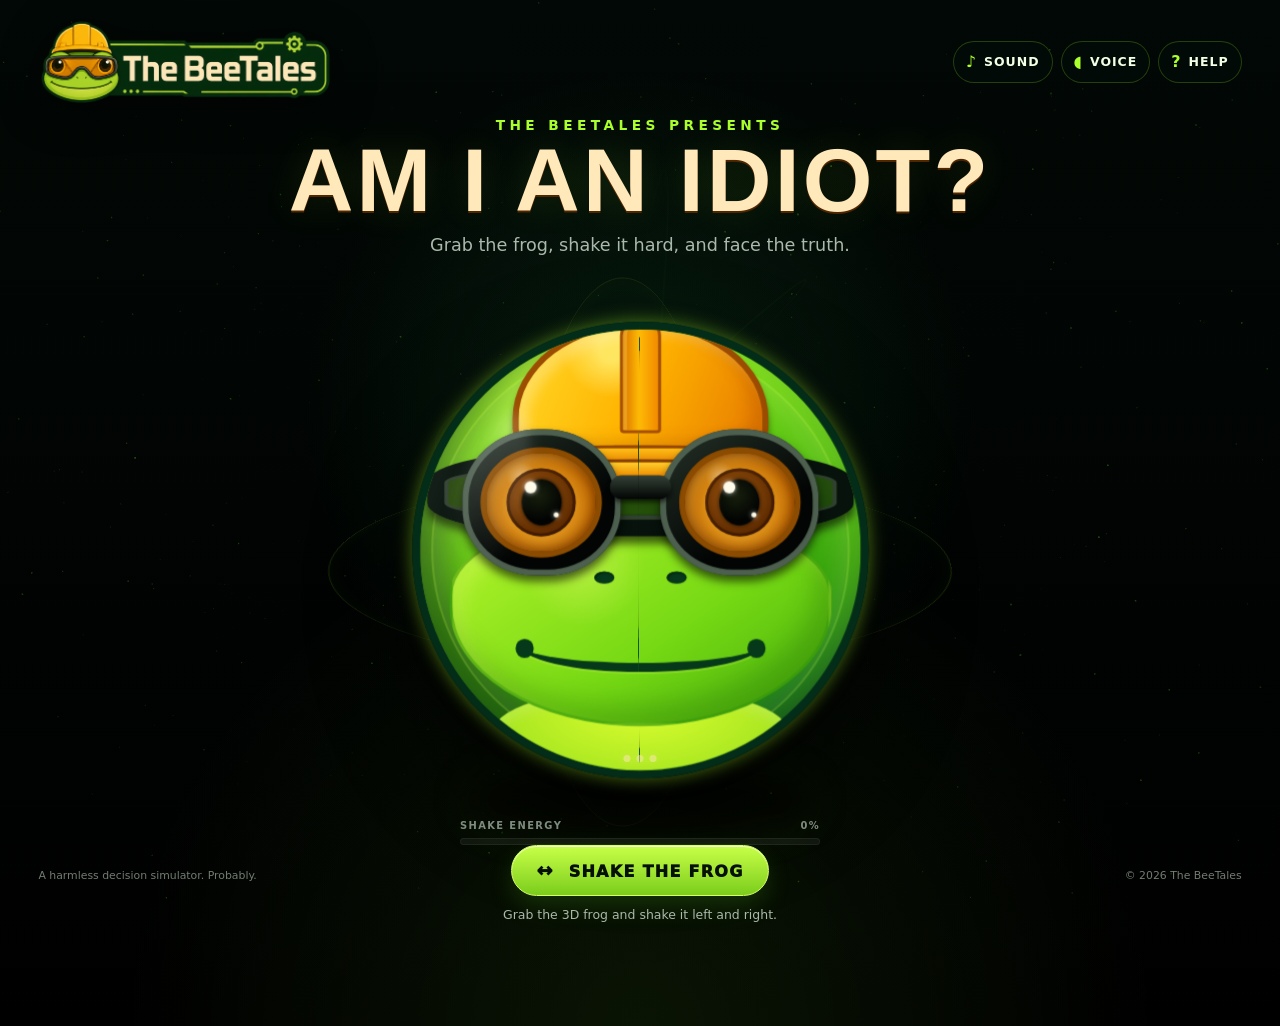
==== index.html @ 1d03feea "fix yes i dont know anymore send help" ====
<!doctype html>
<html lang="en">
<head>
  <meta charset="utf-8">
  <meta name="viewport" content="width=device-width, initial-scale=1, viewport-fit=cover">
  <meta name="theme-color" content="#06180d">
  <meta name="description" content="Shake the frog oracle and discover whether your latest decision was brilliant, questionable, or fatally stupid.">
  <meta property="og:title" content="Am I an Idiot? — The BeeTales Frog Oracle">
  <meta property="og:description" content="Shake the frog. Face the truth. Try not to get eliminated.">
  <meta property="og:type" content="website">
  <meta property="og:image" content="assets/icons/favicon.png">
  <title>Am I an Idiot? — The BeeTales Frog Oracle</title>
  <link rel="icon" href="assets/icons/favicon.ico" sizes="any">
  <link rel="icon" type="image/png" href="assets/icons/favicon.png">
  <link rel="preconnect" href="https://cdn.jsdelivr.net" crossorigin>
  <link rel="preconnect" href="https://unpkg.com" crossorigin>
  <link rel="stylesheet" href="css/styles.css">
  <link rel="stylesheet" href="css/effects.css">
  <link rel="stylesheet" href="css/responsive.css">
</head>
<body data-theme="IDLE">
  <canvas id="scene-canvas" aria-hidden="true"></canvas>
  <div class="noise-layer" aria-hidden="true"></div>
  <div id="fx-layer" aria-hidden="true"></div>

  <header class="topbar">
    <a class="brand" href="./" aria-label="The BeeTales home">
      <img src="assets/images/beetales-logo-v2.png" alt="The BeeTales">
    </a>

    <nav class="controls" aria-label="Experience controls">
      <button id="sound-toggle" class="icon-button" type="button" aria-pressed="true" aria-label="Mute sound">
        <span aria-hidden="true">♪</span><span class="control-label">Sound</span>
      </button>
      <button id="voice-toggle" class="icon-button" type="button" aria-pressed="true" aria-label="Disable voice">
        <span aria-hidden="true">◖</span><span class="control-label">Voice</span>
      </button>
      <button id="help-button" class="icon-button" type="button" aria-label="Open instructions">
        <span aria-hidden="true">?</span><span class="control-label">Help</span>
      </button>
    </nav>
  </header>

  <main class="experience" id="experience">
    <section class="intro" aria-labelledby="page-title">
      <p class="eyebrow">THE BEETALES PRESENTS</p>
      <h1 id="page-title">AM I AN IDIOT?</h1>
      <p id="instruction" class="instruction">Grab the frog, shake it hard, and face the truth.</p>
    </section>

    <section id="frog-stage" class="frog-stage" aria-label="Interactive frog oracle">
      <div class="orbit-ring orbit-ring--one" aria-hidden="true"></div>
      <div class="orbit-ring orbit-ring--two" aria-hidden="true"></div>
      <div id="frog-shadow" class="frog-shadow" aria-hidden="true"></div>

      <div id="frog-orb" class="frog-orb is-loading" role="button" tabindex="0"
           aria-label="Three-dimensional frog oracle. Hold and drag quickly left and right to shake, or press Enter or Space.">
        <div id="frog-model" class="frog-model" aria-hidden="true">
          <div class="frog-face frog-front">
            <div class="frog-surface-glow"></div>
            <div class="helmet">
              <div class="helmet-dome"></div>
              <div class="helmet-ridge"></div>
              <div class="helmet-band"></div>
              <div class="helmet-brim"></div>
            </div>

            <div class="goggle-strap"></div>
            <div class="frog-eye frog-eye--left">
              <div class="goggle-lens">
                <div class="frog-iris"><div class="frog-pupil"><span class="eye-shine eye-shine--large"></span><span class="eye-shine eye-shine--small"></span></div></div>
              </div>
            </div>
            <div class="frog-eye frog-eye--right">
              <div class="goggle-lens">
                <div class="frog-iris"><div class="frog-pupil"><span class="eye-shine eye-shine--large"></span><span class="eye-shine eye-shine--small"></span></div></div>
              </div>
            </div>
            <div class="goggle-bridge"></div>

            <div class="frog-muzzle">
              <span class="nostril nostril--left"></span>
              <span class="nostril nostril--right"></span>
              <span class="frog-smile"></span>
              <span class="smile-corner smile-corner--left"></span>
              <span class="smile-corner smile-corner--right"></span>
            </div>
            <div class="frog-belly"></div>
            <div class="sphere-highlight"></div>
          </div>

          <div class="frog-face frog-back">
            <div class="back-highlight"></div>
            <div class="oracle-socket">
              <div class="oracle-rim"></div>
              <div class="oracle-triangle"></div>
            </div>
          </div>
          <div class="frog-equator"></div>
        </div>

        <div id="orb-loading" class="orb-loading" aria-live="polite">
          <span class="loading-orbit" aria-hidden="true"></span>
          <strong>BUILDING THE 3D ORACLE</strong>
        </div>

        <div id="answer-overlay" class="answer-overlay" aria-hidden="true">
          <div id="answer-window" class="answer-window">
            <div class="answer-triangle" aria-hidden="true"></div>
            <p id="answer-category" class="answer-category">THE FROG SAYS</p>
            <p id="answer-text" class="answer-text">Shake to reveal your verdict.</p>
          </div>
        </div>

        <div class="grip-hint" aria-hidden="true"><span></span><span></span><span></span></div>
        <div class="model-label" aria-hidden="true">LIVE 3D</div>
      </div>

      <div class="energy-panel" aria-hidden="true">
        <div class="energy-label"><span>SHAKE ENERGY</span><span id="energy-value">0%</span></div>
        <div class="energy-track"><div id="energy-fill" class="energy-fill"></div></div>
      </div>
    </section>

    <section class="action-panel" aria-label="Oracle actions">
      <button id="shake-button" class="primary-button" type="button">
        <span class="button-icon" aria-hidden="true">↔</span>
        SHAKE THE FROG
      </button>
      <button id="again-button" class="secondary-button" type="button" hidden>ASK AGAIN</button>
      <p id="status-text" class="status-text">Mouse, touch, Enter, or Space</p>
    </section>
  </main>

  <footer class="footer">
    <span>A harmless decision simulator. Probably.</span>
    <span>© <span id="year"></span> The BeeTales</span>
  </footer>

  <div id="aria-live" class="sr-only" aria-live="polite" aria-atomic="true"></div>

  <dialog id="help-dialog" class="help-dialog">
    <form method="dialog">
      <div class="dialog-header">
        <h2>How to consult the frog</h2>
        <button class="dialog-close" value="close" aria-label="Close instructions">×</button>
      </div>
      <div class="dialog-content">
        <p><strong>Desktop:</strong> hold the frog and drag rapidly left and right. Release when the meter is full.</p>
        <p><strong>Mobile:</strong> drag the frog quickly with one finger, or use the Shake button.</p>
        <p><strong>Keyboard:</strong> focus the frog and press Enter or Space.</p>
        <p>Answers range from harmless nonsense to rare moments of actual wisdom. The frog is a browser-rendered 3D object with a rotating front and answer side. The FATAL result is extremely rare and starts a cancellable joke redirect.</p>
      </div>
      <button class="primary-button dialog-confirm" value="close">I UNDERSTAND THE RISKS</button>
    </form>
  </dialog>

  <section id="fatal-screen" class="fatal-screen" aria-hidden="true">
    <div class="fatal-vignette"></div>
    <div class="fatal-content">
      <p class="fatal-code">FATAL ERROR</p>
      <h2 id="fatal-message">The frog has reached a final conclusion.</h2>
      <p class="fatal-eliminated">YOU HAVE BEEN ELIMINATED BY THE FROG.</p>
      <p id="fatal-countdown" class="fatal-countdown">Relocating in 3...</p>
      <button id="fatal-escape" class="fatal-escape" type="button">ESCAPE THIS TERRIBLE FATE</button>
    </div>
  </section>

  <noscript>
    <div class="noscript-message">This frog requires JavaScript to judge you.</div>
  </noscript>

  <script type="module" src="js/main.js"></script>
</body>
</html>
---- css/styles.css ----
:root {
  color-scheme: dark;
  --bg: #020805;
  --panel: rgba(5, 29, 16, 0.72);
  --panel-border: rgba(171, 255, 56, 0.2);
  --lime: #aaff2c;
  --lime-soft: #6fdb25;
  --green: #0d7b3f;
  --deep-green: #003c21;
  --cream: #ffe8ba;
  --text: #f4ffe6;
  --muted: #a9b9aa;
  --theme: #aaff2c;
  --theme-rgb: 170, 255, 44;
  --danger: #ff2b2b;
  --orb-size: min(53vw, 500px);
  --safe-bottom: max(18px, env(safe-area-inset-bottom));
  font-family: Inter, ui-sans-serif, system-ui, -apple-system, BlinkMacSystemFont, "Segoe UI", sans-serif;
}

* { box-sizing: border-box; }

html, body {
  width: 100%;
  min-height: 100%;
  margin: 0;
  overflow-x: hidden;
  background: var(--bg);
}

body {
  min-height: 100svh;
  color: var(--text);
  background:
    radial-gradient(circle at 50% 40%, rgba(25, 116, 54, 0.22), transparent 38%),
    radial-gradient(circle at 50% 100%, rgba(125, 255, 48, 0.08), transparent 43%),
    linear-gradient(180deg, #020805 0%, #000 100%);
  isolation: isolate;
}

button, a { -webkit-tap-highlight-color: transparent; }
button { font: inherit; }
button:focus-visible, [tabindex]:focus-visible, a:focus-visible {
  outline: 3px solid var(--cream);
  outline-offset: 4px;
}

#scene-canvas {
  position: fixed;
  inset: 0;
  width: 100%;
  height: 100%;
  z-index: -4;
  opacity: 0.9;
}

.noise-layer {
  position: fixed;
  inset: 0;
  pointer-events: none;
  z-index: -2;
  opacity: 0.08;
  background-image: url("data:image/svg+xml,%3Csvg viewBox='0 0 180 180' xmlns='http://www.w3.org/2000/svg'%3E%3Cfilter id='n'%3E%3CfeTurbulence type='fractalNoise' baseFrequency='.85' numOctaves='3' stitchTiles='stitch'/%3E%3C/filter%3E%3Crect width='100%25' height='100%25' filter='url(%23n)' opacity='.25'/%3E%3C/svg%3E");
  mix-blend-mode: soft-light;
}

#fx-layer {
  position: fixed;
  inset: 0;
  pointer-events: none;
  z-index: 30;
  overflow: hidden;
}

.topbar {
  position: fixed;
  z-index: 20;
  top: 0;
  left: 0;
  right: 0;
  display: flex;
  align-items: center;
  justify-content: space-between;
  gap: 24px;
  padding: max(18px, env(safe-area-inset-top)) clamp(18px, 3vw, 44px) 12px;
  pointer-events: none;
}

.brand, .controls { pointer-events: auto; }
.brand { display: inline-flex; align-items: center; }
.brand img {
  display: block;
  width: clamp(190px, 23vw, 350px);
  height: auto;
  filter: drop-shadow(0 8px 20px rgba(0,0,0,0.65));
}

.controls { display: flex; gap: 8px; }
.icon-button {
  min-height: 42px;
  padding: 8px 12px;
  display: inline-flex;
  align-items: center;
  gap: 8px;
  color: var(--text);
  border: 1px solid rgba(170,255,44,0.22);
  border-radius: 999px;
  background: rgba(2, 13, 7, 0.72);
  backdrop-filter: blur(12px);
  cursor: pointer;
  transition: transform .2s ease, border-color .2s ease, background .2s ease;
}
.icon-button:hover { transform: translateY(-2px); border-color: rgba(170,255,44,.65); background: rgba(8, 37, 18, .9); }
.icon-button[aria-pressed="false"] { opacity: .52; }
.icon-button > span:first-child { font-weight: 900; color: var(--lime); }
.control-label { font-size: .78rem; font-weight: 800; text-transform: uppercase; letter-spacing: .08em; }

.experience {
  position: relative;
  min-height: 100svh;
  width: min(1200px, 100%);
  margin: 0 auto;
  padding: clamp(104px, 13vh, 140px) 24px calc(86px + var(--safe-bottom));
  display: grid;
  grid-template-rows: auto 1fr auto;
  align-items: center;
}

.intro { text-align: center; z-index: 2; pointer-events: none; }
.eyebrow {
  margin: 0 0 5px;
  color: var(--lime);
  font-size: clamp(.7rem, 1.2vw, .86rem);
  font-weight: 900;
  letter-spacing: .32em;
}
.intro h1 {
  margin: 0;
  font-family: Impact, Haettenschweiler, "Arial Narrow Bold", sans-serif;
  font-size: clamp(2.35rem, 7vw, 6rem);
  line-height: .95;
  letter-spacing: .035em;
  color: var(--cream);
  text-shadow: 0 2px 0 #4f2600, 0 0 36px rgba(170, 255, 44, .12);
}
.instruction {
  margin: 12px auto 0;
  max-width: 650px;
  color: var(--muted);
  font-size: clamp(.92rem, 2vw, 1.1rem);
}

.frog-stage {
  position: relative;
  width: min(100%, 740px);
  min-height: calc(var(--orb-size) + 86px);
  margin: 4px auto 0;
  display: grid;
  place-items: center;
  perspective: 1400px;
  touch-action: none;
  user-select: none;
}

.frog-orb {
  position: relative;
  z-index: 4;
  width: var(--orb-size);
  aspect-ratio: 1;
  cursor: grab;
  border-radius: 50%;
  touch-action: none;
  outline-offset: 8px;
  filter: drop-shadow(0 36px 44px rgba(0,0,0,.64));
  transition: filter .35s ease, scale .22s ease;
  contain: layout paint style;
}
.frog-orb:active,
.frog-orb.is-dragging { cursor: grabbing; }
.frog-orb.is-revealed { cursor: default; }
.frog-orb.is-loading { cursor: wait; pointer-events: none; }
.frog-orb.is-shaking { scale: 1.018; }

.frog-canvas {
  position: absolute;
  inset: -8%;
  width: 116%;
  height: 116%;
  display: block;
  border-radius: 50%;
  pointer-events: none;
  filter: saturate(1.06) contrast(1.02);
}

.orb-loading {
  position: absolute;
  inset: 0;
  z-index: 12;
  display: grid;
  place-content: center;
  justify-items: center;
  gap: 16px;
  border-radius: 50%;
  color: var(--lime);
  font-size: clamp(.62rem, 1.25vw, .84rem);
  letter-spacing: .18em;
  text-align: center;
  background: radial-gradient(circle, rgba(5,40,20,.78), rgba(0,8,4,.94));
  transition: opacity .4s ease, visibility .4s ease;
}
.frog-orb.is-ready .orb-loading { opacity: 0; visibility: hidden; }
.loading-orbit {
  width: 64px;
  height: 64px;
  border: 3px solid rgba(170,255,44,.14);
  border-top-color: var(--lime);
  border-radius: 50%;
  animation: loading-spin .8s linear infinite;
  box-shadow: 0 0 28px rgba(170,255,44,.16);
}

.answer-overlay {
  position: absolute;
  z-index: 9;
  left: 50%;
  top: 50%;
  width: 59%;
  aspect-ratio: 1;
  display: grid;
  place-items: center;
  opacity: 0;
  visibility: hidden;
  transform: translate(-50%, -50%) scale(.68);
  filter: blur(9px);
  pointer-events: none;
  transition: opacity .42s ease, transform .62s cubic-bezier(.18,.82,.2,1), filter .42s ease, visibility .42s;
}
.frog-orb.is-revealed .answer-overlay {
  opacity: 1;
  visibility: visible;
  transform: translate(-50%, -50%) scale(1);
  filter: blur(0);
}

.answer-window {
  position: relative;
  width: 100%;
  height: 100%;
  padding: 21% 10% 12%;
  display: flex;
  flex-direction: column;
  align-items: center;
  justify-content: center;
  text-align: center;
  color: white;
  overflow: hidden;
  border-radius: 50%;
}
.answer-triangle {
  position: absolute;
  inset: 5%;
  z-index: -1;
  clip-path: polygon(50% 2%, 96% 88%, 4% 88%);
  background:
    radial-gradient(circle at 50% 50%, rgba(var(--theme-rgb), .34), transparent 57%),
    linear-gradient(180deg, rgba(var(--theme-rgb), .28), rgba(var(--theme-rgb), .04));
  filter: drop-shadow(0 0 16px rgba(var(--theme-rgb), .5));
}
.answer-category {
  margin: 0 0 8px;
  font-size: clamp(.5rem, 1vw, .76rem);
  font-weight: 950;
  letter-spacing: .17em;
  color: rgb(var(--theme-rgb));
}
.answer-text {
  margin: 0;
  max-width: 94%;
  font-family: Georgia, "Times New Roman", serif;
  font-size: clamp(.76rem, 1.8vw, 1.28rem);
  line-height: 1.17;
  font-weight: 700;
  text-wrap: balance;
  text-shadow: 0 2px 8px #000, 0 0 12px #000;
}
.answer-text.is-long { font-size: clamp(.61rem, 1.28vw, .9rem); line-height: 1.14; }
.answer-text.is-very-long { font-size: clamp(.52rem, 1.04vw, .75rem); line-height: 1.1; }

.grip-hint {
  position: absolute;
  z-index: 11;
  left: 50%;
  bottom: 8%;
  display: flex;
  gap: 6px;
  opacity: .52;
  transform: translateX(-50%);
  transition: opacity .25s ease;
  pointer-events: none;
}
.grip-hint span { width: 7px; height: 7px; border-radius: 50%; background: var(--cream); box-shadow: 0 0 9px rgba(255,232,186,.6); }
.frog-orb.is-shaking .grip-hint,
.frog-orb.is-revealed .grip-hint { opacity: 0; }

.model-label {
  position: absolute;
  z-index: 11;
  top: 9%;
  right: 5%;
  padding: 5px 8px;
  border: 1px solid rgba(170,255,44,.32);
  border-radius: 999px;
  color: var(--lime);
  background: rgba(0,15,7,.68);
  font: 800 .52rem/1 ui-monospace, monospace;
  letter-spacing: .12em;
  pointer-events: none;
  opacity: .72;
}
.frog-orb.is-revealed .model-label { opacity: 0; }

.frog-shadow {
  position: absolute;
  z-index: 1;
  top: calc(50% + var(--orb-size) * .42);
  width: calc(var(--orb-size) * .72);
  height: calc(var(--orb-size) * .15);
  border-radius: 50%;
  background: rgba(0,0,0,.82);
  filter: blur(17px);
  box-shadow: 0 0 35px rgba(var(--theme-rgb), .16);
  transform: scaleX(1);
}

.orbit-ring {
  position: absolute;
  z-index: 0;
  width: calc(var(--orb-size) * 1.22);
  aspect-ratio: 1;
  border-radius: 50%;
  border: 1px solid rgba(var(--theme-rgb), .15);
  box-shadow: inset 0 0 20px rgba(var(--theme-rgb), .03);
}
.orbit-ring--one { transform: rotateX(73deg) rotateZ(8deg); animation: orbit-spin 11s linear infinite; }
.orbit-ring--two { width: calc(var(--orb-size) * 1.08); transform: rotateY(70deg) rotateZ(20deg); animation: orbit-spin-reverse 16s linear infinite; opacity: .55; }

.energy-panel {
  position: absolute;
  z-index: 8;
  bottom: 0;
  width: min(360px, 72vw);
  opacity: .74;
  transition: opacity .25s ease, transform .25s ease;
}
.energy-label { display: flex; justify-content: space-between; font-size: .62rem; font-weight: 900; letter-spacing: .14em; color: var(--muted); }
.energy-track { margin-top: 7px; height: 7px; border-radius: 99px; overflow: hidden; background: rgba(255,255,255,.08); border: 1px solid rgba(255,255,255,.08); }
.energy-fill { width: 0%; height: 100%; border-radius: inherit; background: linear-gradient(90deg, #4eab1e, var(--lime), #ffe56c); box-shadow: 0 0 14px rgba(170,255,44,.55); transition: width .08s linear; }

.action-panel {
  z-index: 10;
  display: flex;
  flex-wrap: wrap;
  justify-content: center;
  align-items: center;
  gap: 10px;
  text-align: center;
}
.primary-button, .secondary-button {
  min-height: 50px;
  border-radius: 999px;
  padding: 13px 24px;
  font-weight: 950;
  letter-spacing: .08em;
  cursor: pointer;
  transition: transform .18s ease, box-shadow .18s ease, opacity .18s ease;
}
.primary-button {
  color: #071005;
  border: 1px solid #d6ff62;
  background: linear-gradient(180deg, #c8ff48, #7bcd1c);
  box-shadow: 0 10px 25px rgba(82,190,31,.2), inset 0 1px rgba(255,255,255,.7);
}
.secondary-button { color: var(--cream); border: 1px solid rgba(255,232,186,.28); background: rgba(2,13,7,.75); }
.primary-button:hover, .secondary-button:hover { transform: translateY(-2px) scale(1.02); }
.primary-button:active, .secondary-button:active { transform: translateY(1px) scale(.98); }
.button-icon { display: inline-block; margin-right: 8px; font-size: 1.2em; }
.status-text { flex-basis: 100%; margin: 1px 0 0; color: var(--muted); font-size: .78rem; }

.footer {
  position: fixed;
  z-index: 10;
  left: 0;
  right: 0;
  bottom: 0;
  display: flex;
  justify-content: space-between;
  padding: 10px clamp(18px, 3vw, 44px) var(--safe-bottom);
  color: rgba(208,225,208,.55);
  font-size: .68rem;
  pointer-events: none;
}

.help-dialog {
  width: min(560px, calc(100% - 32px));
  color: var(--text);
  border: 1px solid rgba(170,255,44,.3);
  border-radius: 24px;
  background: rgba(2,16,8,.96);
  box-shadow: 0 35px 100px rgba(0,0,0,.72), 0 0 60px rgba(93,205,35,.12);
  padding: 0;
}
.help-dialog::backdrop { background: rgba(0,0,0,.78); backdrop-filter: blur(8px); }
.help-dialog form { padding: 24px; }
.dialog-header { display: flex; align-items: center; justify-content: space-between; gap: 20px; }
.dialog-header h2 { margin: 0; color: var(--cream); }
.dialog-close { width: 40px; height: 40px; border-radius: 50%; border: 1px solid rgba(255,255,255,.16); background: transparent; color: white; font-size: 1.5rem; cursor: pointer; }
.dialog-content { margin: 20px 0; color: #c9d7c9; line-height: 1.55; }
.dialog-content p { margin: 10px 0; }
.dialog-confirm { width: 100%; }

.sr-only {
  position: absolute !important;
  width: 1px !important;
  height: 1px !important;
  padding: 0 !important;
  margin: -1px !important;
  overflow: hidden !important;
  clip: rect(0, 0, 0, 0) !important;
  white-space: nowrap !important;
  border: 0 !important;
}

.noscript-message {
  position: fixed;
  z-index: 100;
  inset: 20px;
  display: grid;
  place-items: center;
  text-align: center;
  background: #120;
  border: 2px solid var(--lime);
  border-radius: 24px;
  color: white;
  font-size: 1.2rem;
}

@keyframes orbit-spin { to { transform: rotateX(73deg) rotateZ(368deg); } }
@keyframes orbit-spin-reverse { to { transform: rotateY(70deg) rotateZ(-340deg); } }

@keyframes loading-spin { to { transform: rotate(360deg); } }

.frog-orb.webgl-failed {
  background:
    radial-gradient(circle at 50% 50%, rgba(170,255,44,.12), transparent 62%),
    url("../assets/images/beetales-avatar.png") center / 88% auto no-repeat,
    radial-gradient(circle, #0d4d28, #00140a 72%);
  border: 2px solid rgba(170,255,44,.26);
}
.frog-orb.webgl-failed .orb-loading,
.frog-orb.webgl-failed .model-label,
.frog-orb.webgl-failed .grip-hint { display: none; }

/* --------------------------------------------------------------------------
   Guaranteed browser-rendered 3D frog
   -------------------------------------------------------------------------- */
.frog-canvas { display: none !important; }

.frog-model {
  --eye-x: 0px;
  --eye-y: 0px;
  --shine-x: 0px;
  --shine-y: 0px;
  --energy: 0;
  --frog-theme: #aaff2c;
  position: absolute;
  z-index: 3;
  inset: 4.5%;
  visibility: hidden;
  transform-style: preserve-3d;
  transform-origin: 50% 50%;
  will-change: transform;
  pointer-events: none;
}

.frog-face {
  position: absolute;
  inset: 0;
  overflow: hidden;
  border-radius: 50%;
  transform-style: preserve-3d;
  backface-visibility: hidden;
  -webkit-backface-visibility: hidden;
  border: clamp(4px, .75vw, 8px) solid #032d18;
  box-shadow:
    inset 22px -28px 44px rgba(0, 28, 13, .58),
    inset -18px 20px 32px rgba(215, 255, 91, .18),
    0 0 calc(18px + 30px * var(--energy)) color-mix(in srgb, var(--frog-theme) 44%, transparent),
    0 26px 35px rgba(0, 0, 0, .58);
}

.frog-front {
  background:
    radial-gradient(circle at 35% 20%, rgba(226,255,109,.68) 0 4%, transparent 21%),
    radial-gradient(circle at 67% 68%, rgba(39,121,8,.30), transparent 38%),
    linear-gradient(145deg, #a9f52a 0%, #70d716 35%, #35a60e 72%, #087039 100%);
}

.frog-front::before {
  content: "";
  position: absolute;
  inset: 2.5%;
  border-radius: 50%;
  border: 2px solid rgba(213,255,95,.22);
  box-shadow: inset 0 0 34px rgba(255,255,255,.10);
}

.frog-front::after {
  content: "";
  position: absolute;
  z-index: 20;
  inset: 0;
  border-radius: 50%;
  background: linear-gradient(112deg, rgba(255,255,255,.26), transparent 22% 70%, rgba(0,0,0,.2));
  mix-blend-mode: screen;
  opacity: .45;
}

.frog-back {
  transform: rotateY(180deg) translateZ(1px);
  background:
    radial-gradient(circle at 35% 20%, rgba(207,255,95,.38), transparent 20%),
    radial-gradient(circle at 50% 52%, #268b17 0 46%, #116b2e 72%, #043a20 100%);
}

.frog-equator {
  position: absolute;
  z-index: -1;
  inset: 1.2%;
  border-radius: 50%;
  border: clamp(7px, 1.1vw, 13px) solid #0a4a25;
  box-shadow: 0 0 18px rgba(145,255,44,.22), inset 0 0 20px rgba(0,0,0,.5);
  transform: rotateY(88deg) scaleX(.23);
  opacity: .92;
}

.frog-surface-glow {
  position: absolute;
  left: 16%;
  top: 10%;
  width: 35%;
  height: 19%;
  border-radius: 50%;
  background: radial-gradient(ellipse, rgba(255,255,255,.35), transparent 70%);
  filter: blur(5px);
  transform: rotate(-20deg);
}

/* Worker helmet inspired by the supplied BeeTales avatar. */
.helmet {
  position: absolute;
  z-index: 8;
  left: 17%;
  top: -2%;
  width: 66%;
  height: 36%;
  filter: drop-shadow(0 7px 3px rgba(0,0,0,.42));
}
.helmet-dome {
  position: absolute;
  left: 6%;
  right: 6%;
  top: 0;
  height: 82%;
  border: clamp(3px, .5vw, 6px) solid #9b4c00;
  border-bottom-width: 2px;
  border-radius: 52% 52% 18% 18% / 78% 78% 18% 18%;
  background:
    radial-gradient(circle at 38% 18%, #ffe660 0 7%, transparent 27%),
    linear-gradient(112deg, #ffda28 0%, #ffb300 50%, #e77b00 100%);
  box-shadow: inset -12px -8px 15px rgba(150,58,0,.24), inset 9px 8px 12px rgba(255,255,255,.25);
}
.helmet-ridge {
  position: absolute;
  z-index: 2;
  left: 43%;
  top: -2%;
  width: 14%;
  height: 73%;
  border: 3px solid #a65000;
  border-radius: 18px 18px 4px 4px;
  background: linear-gradient(90deg, #dc7200, #ffbb05 45%, #f28b00);
  box-shadow: inset 4px 0 rgba(255,229,89,.34);
}
.helmet-band {
  position: absolute;
  z-index: 3;
  left: 2%;
  right: 2%;
  bottom: 7%;
  height: 15%;
  border: 3px solid #944700;
  border-radius: 45% 45% 20% 20%;
  background: linear-gradient(#ffc116, #e57a00);
}
.helmet-brim {
  position: absolute;
  z-index: 4;
  left: -6%;
  right: -6%;
  bottom: 0;
  height: 13%;
  border: 3px solid #844000;
  border-radius: 50%;
  background: linear-gradient(180deg, #ffd02b, #ef8d00);
  box-shadow: 0 5px 6px rgba(0,0,0,.45);
}

.goggle-strap {
  position: absolute;
  z-index: 7;
  left: 1.5%;
  right: 1.5%;
  top: 27%;
  height: 20%;
  border-radius: 38%;
  border: clamp(8px, 1.6vw, 17px) solid #07120c;
  background: rgba(3,8,5,.62);
  box-shadow: inset 0 0 0 4px #314032, 0 7px 9px rgba(0,0,0,.6);
}

.frog-eye {
  position: absolute;
  z-index: 10;
  top: 22.5%;
  width: 36%;
  aspect-ratio: 1.08;
  border-radius: 48% 48% 46% 46%;
  padding: 4.2%;
  background: linear-gradient(145deg, #273329, #020504 64%);
  box-shadow:
    inset 0 0 0 clamp(3px, .55vw, 6px) #4d5f4f,
    0 6px 8px rgba(0,0,0,.58);
}
.frog-eye--left { left: 9.5%; }
.frog-eye--right { right: 9.5%; }

.goggle-lens {
  width: 100%;
  height: 100%;
  display: grid;
  place-items: center;
  overflow: hidden;
  border-radius: 50%;
  border: clamp(3px, .55vw, 6px) solid #8b4b00;
  background:
    radial-gradient(circle at 32% 24%, rgba(255,255,255,.38), transparent 14%),
    radial-gradient(circle at 50% 55%, #ffc43c, #c46b00 72%);
  box-shadow: inset 0 0 14px rgba(75,24,0,.75), inset 7px 6px 8px rgba(255,225,107,.28);
}

.frog-iris {
  width: 63%;
  height: 69%;
  display: grid;
  place-items: center;
  border-radius: 50%;
  background: radial-gradient(circle at 45% 43%, #8b4a0b 0 32%, #5a2800 70%, #241000 100%);
  box-shadow: inset 0 0 0 3px rgba(31,13,0,.45);
}
.frog-pupil {
  position: relative;
  width: 58%;
  height: 68%;
  border-radius: 50%;
  background: radial-gradient(circle at 42% 35%, #18200d, #020403 68%);
  transform: translate3d(var(--eye-x), var(--eye-y), 0);
  transition: transform .06s linear;
  box-shadow: 0 0 5px rgba(0,0,0,.8);
}
.eye-shine {
  position: absolute;
  display: block;
  border-radius: 50%;
  background: #fffbe9;
  box-shadow: 0 0 5px rgba(255,255,255,.75);
  transform: translate(var(--shine-x), var(--shine-y));
}
.eye-shine--large { left: 8%; top: 4%; width: 31%; aspect-ratio: 1; }
.eye-shine--small { right: 7%; bottom: 16%; width: 13%; aspect-ratio: 1; }
.goggle-bridge {
  position: absolute;
  z-index: 12;
  left: 43%;
  top: 33%;
  width: 14%;
  height: 5.5%;
  border-radius: 999px;
  background: linear-gradient(#354238, #020403);
  box-shadow: 0 3px 4px rgba(0,0,0,.6);
}

.frog-muzzle {
  position: absolute;
  z-index: 6;
  left: 6.5%;
  right: 6.5%;
  top: 42%;
  height: 48%;
  border-radius: 46% 46% 50% 50% / 38% 38% 57% 57%;
  background:
    radial-gradient(circle at 35% 24%, rgba(236,255,116,.38), transparent 21%),
    linear-gradient(145deg, #b6f52c, #76d914 58%, #44ad0c 100%);
  border: 3px solid rgba(18,104,13,.38);
  box-shadow: inset -13px -18px 24px rgba(27,94,6,.26), inset 12px 11px 17px rgba(238,255,130,.24);
}
.nostril {
  position: absolute;
  top: 26%;
  width: 5.2%;
  height: 6.2%;
  border-radius: 50%;
  background: #073a1c;
  box-shadow: inset 1px 1px 2px #001d0e;
}
.nostril--left { left: 43%; transform: translateX(-100%); }
.nostril--right { right: 43%; transform: translateX(100%); }
.frog-smile {
  position: absolute;
  left: 18%;
  right: 18%;
  top: 48%;
  height: 27%;
  border-bottom: clamp(5px, .9vw, 9px) solid #05391a;
  border-radius: 0 0 50% 50%;
  filter: drop-shadow(0 2px 0 rgba(210,255,76,.3));
}
.smile-corner {
  position: absolute;
  top: 59%;
  width: 5%;
  aspect-ratio: 1;
  border-radius: 50%;
  background: #05391a;
}
.smile-corner--left { left: 16.8%; }
.smile-corner--right { right: 16.8%; }
.frog-belly {
  position: absolute;
  z-index: 5;
  left: 16%;
  right: 16%;
  bottom: -3%;
  height: 22%;
  border-radius: 50% 50% 44% 44%;
  background: radial-gradient(ellipse at 50% 20%, #ddff31, #a5e51f 72%);
  box-shadow: inset 0 8px 14px rgba(255,255,255,.16);
}
.sphere-highlight {
  position: absolute;
  z-index: 19;
  left: 9%;
  top: 18%;
  width: 14%;
  height: 38%;
  border-radius: 50%;
  background: linear-gradient(180deg, rgba(255,255,255,.30), transparent);
  filter: blur(7px);
  transform: rotate(18deg);
  opacity: .52;
}

.back-highlight {
  position: absolute;
  left: 14%;
  top: 11%;
  width: 28%;
  height: 22%;
  border-radius: 50%;
  background: radial-gradient(ellipse, rgba(255,255,255,.23), transparent 70%);
  transform: rotate(-24deg);
}
.oracle-socket {
  position: absolute;
  left: 17%;
  top: 17%;
  width: 66%;
  aspect-ratio: 1;
  display: grid;
  place-items: center;
  border-radius: 50%;
  background: radial-gradient(circle, #07110c 0 56%, #010302 74%);
  box-shadow:
    inset 0 0 24px #000,
    0 0 0 clamp(5px, .9vw, 9px) #06351d,
    0 0 0 clamp(8px, 1.35vw, 14px) var(--frog-theme),
    0 0 calc(20px + 25px * var(--energy)) color-mix(in srgb, var(--frog-theme) 55%, transparent);
}
.oracle-rim {
  position: absolute;
  inset: 8%;
  border: 2px solid color-mix(in srgb, var(--frog-theme) 70%, #fff 10%);
  border-radius: 50%;
  opacity: .6;
}
.oracle-triangle {
  width: 70%;
  height: 70%;
  clip-path: polygon(50% 5%, 96% 88%, 4% 88%);
  background: radial-gradient(circle at 50% 54%, color-mix(in srgb, var(--frog-theme) 55%, #102318), #10291a 73%);
  filter: drop-shadow(0 0 12px color-mix(in srgb, var(--frog-theme) 55%, transparent));
  opacity: .92;
}

.frog-orb.is-shaking .frog-face {
  box-shadow:
    inset 22px -28px 44px rgba(0,28,13,.58),
    inset -18px 20px 32px rgba(215,255,91,.18),
    0 0 58px color-mix(in srgb, var(--frog-theme) 50%, transparent),
    0 26px 35px rgba(0,0,0,.58);
}
.frog-orb.is-shaking .eye-shine { filter: blur(.35px); }
.frog-orb.is-revealed .frog-equator { opacity: .55; }

@supports not (color: color-mix(in srgb, red, blue)) {
  .frog-face { box-shadow: inset 22px -28px 44px rgba(0,28,13,.58), inset -18px 20px 32px rgba(215,255,91,.18), 0 0 32px rgba(170,255,44,.25), 0 26px 35px rgba(0,0,0,.58); }
  .oracle-socket { box-shadow: inset 0 0 24px #000, 0 0 0 7px #06351d, 0 0 0 12px #aaff2c, 0 0 28px rgba(170,255,44,.35); }
  .oracle-rim { border-color: #aaff2c; }
  .oracle-triangle { background: radial-gradient(circle at 50% 54%, #5db72d, #10291a 73%); }
}
---- css/effects.css ----
body[data-theme="COMMON"] { --theme: #66f4d0; --theme-rgb: 102, 244, 208; }
body[data-theme="SNARKY"] { --theme: #ffd84f; --theme-rgb: 255, 216, 79; }
body[data-theme="SAVAGE"] { --theme: #ff7a21; --theme-rgb: 255, 122, 33; }
body[data-theme="RARE_TRUTH"] { --theme: #d7e9ff; --theme-rgb: 215, 233, 255; }
body[data-theme="FATAL"] { --theme: #ff2525; --theme-rgb: 255, 37, 37; }

body.is-busy .frog-orb { pointer-events: none; }
body.is-busy #shake-button { opacity: .42; pointer-events: none; }

.frog-orb.is-shaking {
  filter: drop-shadow(0 0 40px rgba(var(--theme-rgb), .3)) drop-shadow(0 36px 44px rgba(0,0,0,.68));
}
.frog-orb.is-settling { animation: settle .72s cubic-bezier(.2,.7,.1,1); }
.frog-orb.is-revealed .answer-window { animation: answer-enter .72s .08s both cubic-bezier(.2,.8,.2,1); }

body[data-theme="SNARKY"] .answer-text { font-family: Inter, ui-sans-serif, sans-serif; font-weight: 900; }
body[data-theme="SAVAGE"] .answer-text { font-family: Impact, Haettenschweiler, "Arial Narrow Bold", sans-serif; letter-spacing: .02em; }
body[data-theme="RARE_TRUTH"] .answer-text { font-family: Georgia, serif; font-weight: 600; }
body[data-theme="FATAL"] .answer-window { filter: drop-shadow(0 0 13px rgba(255,0,0,.8)); }
body[data-theme="FATAL"] .answer-triangle { animation: fatal-flicker .18s steps(2) infinite; }
body[data-theme="FATAL"] .frog-orb { filter: drop-shadow(0 0 45px rgba(255,0,0,.42)) drop-shadow(0 36px 44px rgba(0,0,0,.74)); }

.frog-stage.denied { animation: denied .36s ease; }
body.screen-impact .experience { animation: screen-impact .42s cubic-bezier(.2,.9,.2,1); }
body.screen-shake .experience { animation: screen-shake .5s linear; }

.fx-particle {
  position: absolute;
  left: var(--x);
  top: var(--y);
  width: var(--size);
  height: var(--size);
  border-radius: 50%;
  background: rgb(var(--theme-rgb));
  box-shadow: 0 0 14px rgba(var(--theme-rgb), .9);
  animation: particle-fly var(--duration) ease-out forwards;
}
.fx-spark {
  position: absolute;
  left: 50%;
  top: 52%;
  width: 3px;
  height: var(--length);
  transform-origin: 50% 100%;
  transform: rotate(var(--angle)) translateY(-80px);
  background: linear-gradient(transparent, rgb(var(--theme-rgb)));
  filter: drop-shadow(0 0 6px rgb(var(--theme-rgb)));
  animation: spark-burst .65s ease-out forwards;
}
.fx-ring {
  position: absolute;
  left: 50%;
  top: 50%;
  width: 80px;
  height: 80px;
  margin: -40px;
  border: 3px solid rgba(var(--theme-rgb), .72);
  border-radius: 50%;
  animation: fx-ring 1s ease-out forwards;
}

.fatal-screen {
  position: fixed;
  inset: 0;
  z-index: 90;
  display: grid;
  place-items: center;
  visibility: hidden;
  opacity: 0;
  background: rgba(12,0,0,.84);
  transition: opacity .35s ease, visibility .35s;
}
.fatal-screen.is-active { visibility: visible; opacity: 1; }
.fatal-vignette {
  position: absolute;
  inset: 0;
  overflow: hidden;
  background:
    radial-gradient(circle, transparent 20%, rgba(70,0,0,.38) 62%, rgba(20,0,0,.96) 100%),
    repeating-linear-gradient(90deg, transparent 0 6%, rgba(220,0,0,.05) 6.2% 6.6%);
}
.fatal-vignette::before,
.fatal-vignette::after {
  content: "";
  position: absolute;
  inset: -15% -10% auto;
  height: 36%;
  background: radial-gradient(ellipse at 20% 0%, #ab0000 0 10%, transparent 11%), radial-gradient(ellipse at 50% 0%, #6e0000 0 13%, transparent 14%), radial-gradient(ellipse at 80% 0%, #bd0000 0 9%, transparent 10%);
  filter: blur(8px);
  animation: fatal-drip 3.3s ease-in forwards;
  opacity: .78;
}
.fatal-vignette::after { inset: auto -10% -15%; transform: rotate(180deg); animation-delay: .35s; }
.fatal-content {
  position: relative;
  z-index: 3;
  width: min(760px, calc(100% - 36px));
  text-align: center;
  padding: 34px;
  border: 1px solid rgba(255,52,52,.45);
  background: rgba(12,0,0,.68);
  box-shadow: 0 0 70px rgba(255,0,0,.25), inset 0 0 45px rgba(255,0,0,.05);
  clip-path: polygon(2% 0, 96% 2%, 100% 92%, 95% 100%, 4% 98%, 0 8%);
  animation: fatal-panel .18s steps(2) infinite;
}
.fatal-code { margin: 0; color: #ff2929; font-family: ui-monospace, monospace; font-size: clamp(1rem, 2vw, 1.35rem); font-weight: 900; letter-spacing: .25em; }
.fatal-content h2 { margin: 18px 0; color: #fff; font-family: Impact, sans-serif; font-size: clamp(2rem, 6vw, 4.8rem); line-height: .98; letter-spacing: .025em; text-shadow: 3px 3px 0 #590000; }
.fatal-eliminated { color: #ffb2b2; font-weight: 900; letter-spacing: .12em; }
.fatal-countdown { color: white; font-family: ui-monospace, monospace; font-size: 1.25rem; }
.fatal-escape { margin-top: 18px; border: 1px solid rgba(255,255,255,.32); border-radius: 999px; padding: 12px 18px; color: #fff; background: rgba(0,0,0,.65); cursor: pointer; font-weight: 800; }

@keyframes settle { 0% { scale: 1; } 35% { scale: .91; } 66% { scale: 1.07; } 100% { scale: 1; } }
@keyframes answer-enter { from { opacity: 0; transform: scale(.72); filter: blur(8px); } to { opacity: 1; transform: scale(1); filter: blur(0); } }
@keyframes rim-pulse { 50% { box-shadow: 0 0 0 6px rgba(0,0,0,.78), 0 0 52px rgba(var(--theme-rgb), .58), inset 0 0 45px rgba(var(--theme-rgb), .18); } }
@keyframes fatal-flicker { 50% { opacity: .58; transform: scale(.985); } }
@keyframes denied { 25% { transform: translateX(-8px); } 70% { transform: translateX(7px); } }
@keyframes screen-impact { 20% { transform: scale(1.025); filter: brightness(1.45); } 100% { transform: scale(1); filter: brightness(1); } }
@keyframes screen-shake { 0%,100% { transform: translate(0); } 20% { transform: translate(-8px, 5px); } 40% { transform: translate(7px,-5px); } 60% { transform: translate(-5px,-3px); } 80% { transform: translate(4px,4px); } }
@keyframes particle-fly { to { transform: translate(var(--dx), var(--dy)) scale(0); opacity: 0; } }
@keyframes spark-burst { from { opacity: 1; scale: .3; } to { opacity: 0; scale: 1.5; } }
@keyframes fx-ring { to { width: 800px; height: 800px; margin: -400px; opacity: 0; } }
@keyframes fatal-drip { from { transform: translateY(-40%); } to { transform: translateY(65%); } }
@keyframes fatal-panel { 50% { transform: translate(1px,-1px); } }

@media (prefers-reduced-motion: reduce) {
  *, *::before, *::after { scroll-behavior: auto !important; animation-duration: .001ms !important; animation-iteration-count: 1 !important; transition-duration: .001ms !important; }
}
---- css/responsive.css ----
@media (max-width: 760px) {
  :root { --orb-size: min(78vw, 430px); }
  .topbar { align-items: flex-start; padding-inline: 14px; }
  .brand img { width: clamp(145px, 42vw, 230px); }
  .control-label { display: none; }
  .icon-button { width: 42px; justify-content: center; padding: 8px; }
  .experience { padding-inline: 12px; padding-top: 96px; grid-template-rows: auto 1fr auto; }
  .eyebrow { letter-spacing: .22em; }
  .intro h1 { font-size: clamp(2.2rem, 12vw, 4.2rem); }
  .instruction { max-width: 90%; font-size: .9rem; }
  .frog-stage { min-height: calc(var(--orb-size) + 70px); }
  .answer-overlay { width: 62%; }
  .answer-text { font-size: clamp(.7rem, 3.4vw, 1rem); }
  .answer-text.is-long { font-size: clamp(.58rem, 2.6vw, .78rem); }
  .answer-text.is-very-long { font-size: clamp(.51rem, 2.15vw, .68rem); }
  .energy-panel { bottom: 2px; }
  .footer { justify-content: center; }
  .footer span:first-child { display: none; }
}

@media (max-height: 720px) and (min-width: 761px) {
  :root { --orb-size: min(43vh, 390px); }
  .experience { padding-top: 88px; padding-bottom: 60px; }
  .intro h1 { font-size: clamp(2rem, 7vh, 4rem); }
  .instruction { margin-top: 6px; }
  .frog-stage { min-height: calc(var(--orb-size) + 56px); }
}

@media (max-width: 420px) {
  :root { --orb-size: min(82vw, 350px); }
  .experience { padding-top: 88px; }
  .brand img { width: 142px; }
  .controls { gap: 5px; }
  .icon-button { width: 38px; min-height: 38px; }
  .primary-button, .secondary-button { min-height: 46px; padding: 11px 18px; font-size: .83rem; }
  .footer { font-size: .6rem; }
}

@media (orientation: landscape) and (max-height: 560px) {
  :root { --orb-size: min(58vh, 310px); }
  .experience { width: 100%; grid-template-columns: .85fr 1.25fr .7fr; grid-template-rows: 1fr; padding: 72px 16px 44px; gap: 8px; }
  .intro { text-align: left; }
  .intro h1 { font-size: clamp(2rem, 8vh, 3.2rem); }
  .instruction { margin-left: 0; }
  .frog-stage { min-height: calc(var(--orb-size) + 34px); }
  .action-panel { align-content: center; }
  .status-text { max-width: 180px; }
}
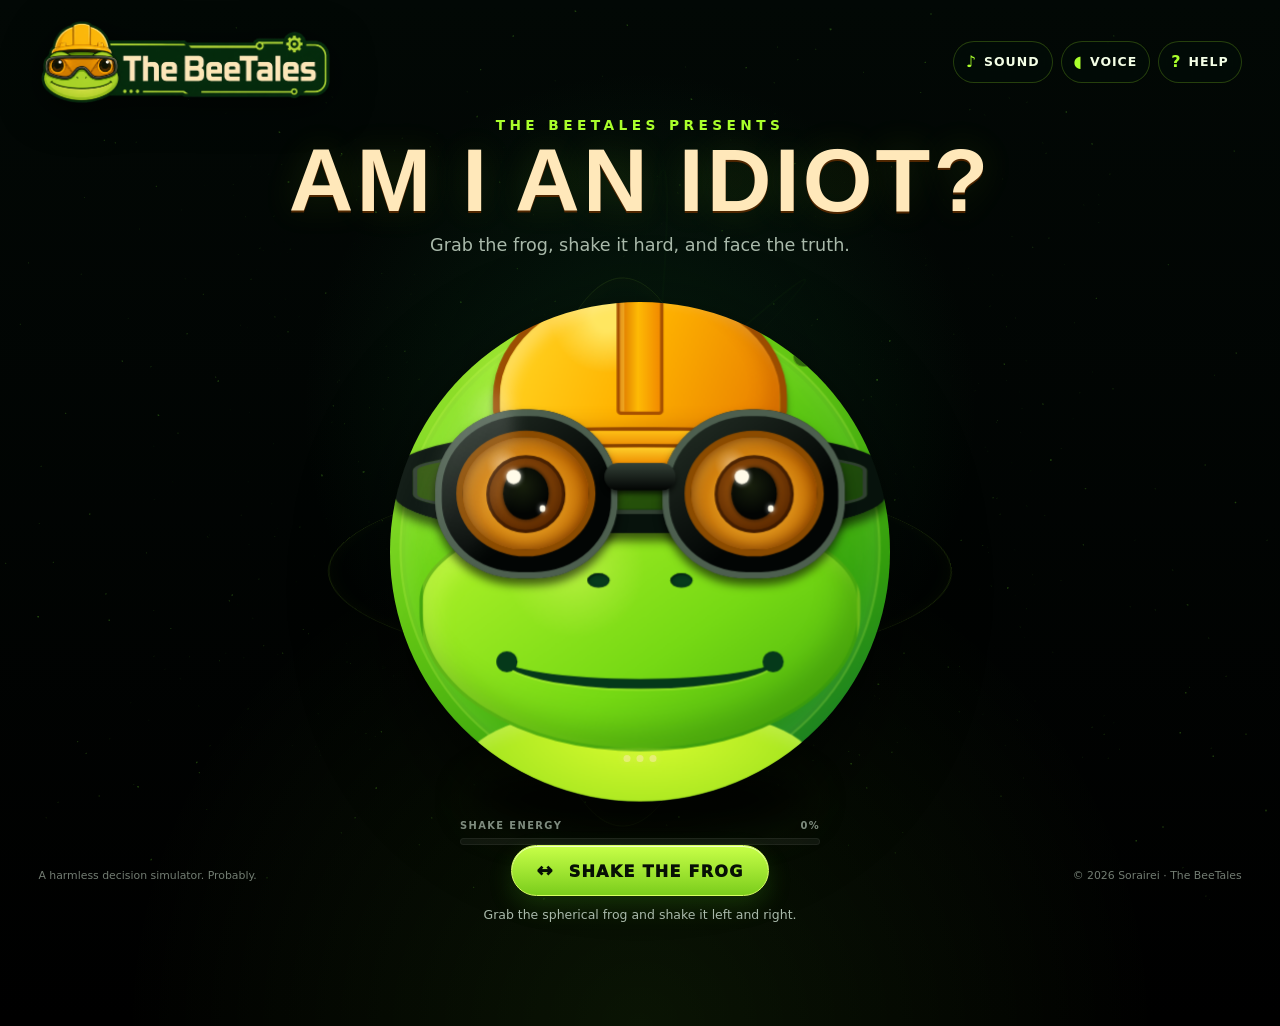
==== commit bed42dbb: "update fixes" ====
--- a/index.html
+++ b/index.html
@@ -56,6 +56,9 @@
       <div id="frog-orb" class="frog-orb is-loading" role="button" tabindex="0"
            aria-label="Three-dimensional frog oracle. Hold and drag quickly left and right to shake, or press Enter or Space.">
         <div id="frog-model" class="frog-model" aria-hidden="true">
+          <div id="sphere-volume" class="sphere-volume" aria-hidden="true"></div>
+          <div class="sphere-shell" aria-hidden="true"></div>
+          <div class="frog-surface-rotator">
           <div class="frog-face frog-front">
             <div class="frog-surface-glow"></div>
             <div class="helmet">
@@ -96,6 +99,7 @@
               <div class="oracle-triangle"></div>
             </div>
           </div>
+          </div>
           <div class="frog-equator"></div>
         </div>
 
@@ -113,7 +117,7 @@
         </div>
 
         <div class="grip-hint" aria-hidden="true"><span></span><span></span><span></span></div>
-        <div class="model-label" aria-hidden="true">LIVE 3D</div>
+        <div class="model-label" aria-hidden="true">SPHERE 3D</div>
       </div>
 
       <div class="energy-panel" aria-hidden="true">
@@ -134,7 +138,7 @@
 
   <footer class="footer">
     <span>A harmless decision simulator. Probably.</span>
-    <span>© <span id="year"></span> The BeeTales</span>
+    <span>© <span id="year"></span> Sorairei · The BeeTales</span>
   </footer>
 
   <div id="aria-live" class="sr-only" aria-live="polite" aria-atomic="true"></div>
@@ -149,7 +153,7 @@
         <p><strong>Desktop:</strong> hold the frog and drag rapidly left and right. Release when the meter is full.</p>
         <p><strong>Mobile:</strong> drag the frog quickly with one finger, or use the Shake button.</p>
         <p><strong>Keyboard:</strong> focus the frog and press Enter or Space.</p>
-        <p>Answers range from harmless nonsense to rare moments of actual wisdom. The frog is a browser-rendered 3D object with a rotating front and answer side. The FATAL result is extremely rare and starts a cancellable joke redirect.</p>
+        <p>Answers range from harmless nonsense to rare moments of actual wisdom. The frog is a browser-rendered spherical 3D object with a rotating face and answer window. The FATAL result is extremely rare and starts a cancellable joke redirect.</p>
       </div>
       <button class="primary-button dialog-confirm" value="close">I UNDERSTAND THE RISKS</button>
     </form>
--- a/css/styles.css
+++ b/css/styles.css
@@ -827,3 +827,142 @@
   .oracle-rim { border-color: #aaff2c; }
   .oracle-triangle { background: radial-gradient(circle at 50% 54%, #5db72d, #10291a 73%); }
 }
+
+/* --------------------------------------------------------------------------
+   V5 spherical oracle: volumetric shell + independent surface rotation
+   -------------------------------------------------------------------------- */
+.frog-model {
+  inset: 3.4%;
+  transform-style: preserve-3d;
+  perspective: 1200px;
+  overflow: visible;
+}
+
+.sphere-volume,
+.sphere-shell,
+.frog-surface-rotator {
+  position: absolute;
+  inset: 0;
+  border-radius: 50%;
+  transform-style: preserve-3d;
+  pointer-events: none;
+}
+
+.sphere-volume {
+  z-index: 0;
+  transform-style: preserve-3d;
+}
+
+.sphere-slice {
+  position: absolute;
+  inset: 0;
+  display: block;
+  border-radius: 50%;
+  opacity: var(--slice-opacity);
+  transform: translateZ(var(--slice-z)) scale(var(--slice-scale));
+  background:
+    radial-gradient(circle at 34% 23%, rgba(224,255,103,.38), transparent 22%),
+    linear-gradient(145deg, #9bef27 0%, #4ebd13 50%, #08703b 100%);
+  box-shadow:
+    inset 18px -22px 32px rgba(0,27,13,.33),
+    inset -12px 16px 22px rgba(227,255,118,.12);
+  filter: brightness(var(--slice-brightness));
+  backface-visibility: visible;
+}
+
+.sphere-shell {
+  z-index: 1;
+  background:
+    radial-gradient(circle at 32% 20%, rgba(255,255,255,.34) 0 4%, transparent 22%),
+    radial-gradient(circle at 66% 70%, rgba(0,66,27,.23), transparent 42%),
+    linear-gradient(145deg, rgba(174,247,47,.88), rgba(66,181,17,.9) 58%, rgba(4,89,44,.94));
+  border: clamp(5px, .8vw, 9px) solid #04331a;
+  box-shadow:
+    inset 28px -34px 48px rgba(0,28,13,.58),
+    inset -20px 24px 34px rgba(224,255,112,.18),
+    0 0 calc(20px + 32px * var(--energy)) color-mix(in srgb, var(--frog-theme) 42%, transparent),
+    0 30px 40px rgba(0,0,0,.58);
+  transform: translateZ(0);
+  overflow: hidden;
+}
+
+.sphere-shell::before {
+  content: "";
+  position: absolute;
+  inset: 2.2%;
+  border-radius: 50%;
+  border: 2px solid rgba(220,255,104,.2);
+  box-shadow: inset 0 0 38px rgba(255,255,255,.08);
+}
+
+.sphere-shell::after {
+  content: "";
+  position: absolute;
+  inset: 0;
+  border-radius: 50%;
+  background:
+    linear-gradient(112deg, rgba(255,255,255,.22), transparent 19% 66%, rgba(0,0,0,.26)),
+    radial-gradient(ellipse at 50% 103%, rgba(0,35,15,.42), transparent 34%);
+  mix-blend-mode: screen;
+  opacity: .55;
+}
+
+.frog-surface-rotator {
+  z-index: 4;
+  transition: transform .58s cubic-bezier(.2,.78,.18,1);
+  transform: rotateY(0deg);
+  will-change: transform;
+}
+
+.frog-orb.is-turning .frog-surface-rotator,
+.frog-orb.is-revealed .frog-surface-rotator {
+  transform: rotateY(180deg);
+}
+
+.frog-face {
+  inset: 1.2%;
+  border: 0;
+  box-shadow: none;
+  overflow: hidden;
+}
+
+.frog-front {
+  transform: translateZ(var(--sphere-face-z));
+  background:
+    radial-gradient(circle at 35% 20%, rgba(226,255,109,.48) 0 4%, transparent 21%),
+    radial-gradient(circle at 67% 68%, rgba(39,121,8,.18), transparent 38%),
+    linear-gradient(145deg, rgba(169,245,42,.96) 0%, rgba(112,215,22,.95) 35%, rgba(53,166,14,.95) 72%, rgba(8,112,57,.96) 100%);
+}
+
+.frog-back {
+  transform: rotateY(180deg) translateZ(var(--sphere-face-z));
+  background:
+    radial-gradient(circle at 35% 20%, rgba(207,255,95,.32), transparent 20%),
+    radial-gradient(circle at 50% 52%, #268b17 0 46%, #116b2e 72%, #043a20 100%);
+}
+
+.frog-equator {
+  z-index: 2;
+  inset: 1.5%;
+  border-width: clamp(8px, 1.15vw, 14px);
+  transform: rotateY(90deg) scaleX(.34);
+  opacity: .66;
+}
+
+.frog-orb.is-shaking .sphere-shell {
+  box-shadow:
+    inset 28px -34px 48px rgba(0,28,13,.58),
+    inset -20px 24px 34px rgba(224,255,112,.18),
+    0 0 62px color-mix(in srgb, var(--frog-theme) 48%, transparent),
+    0 30px 40px rgba(0,0,0,.62);
+}
+
+.frog-orb.is-turning .sphere-shell {
+  animation: sphere-answer-pulse .58s ease;
+}
+
+@keyframes sphere-answer-pulse {
+  0% { filter: brightness(1); }
+  45% { filter: brightness(1.22) saturate(1.15); }
+  100% { filter: brightness(1); }
+}
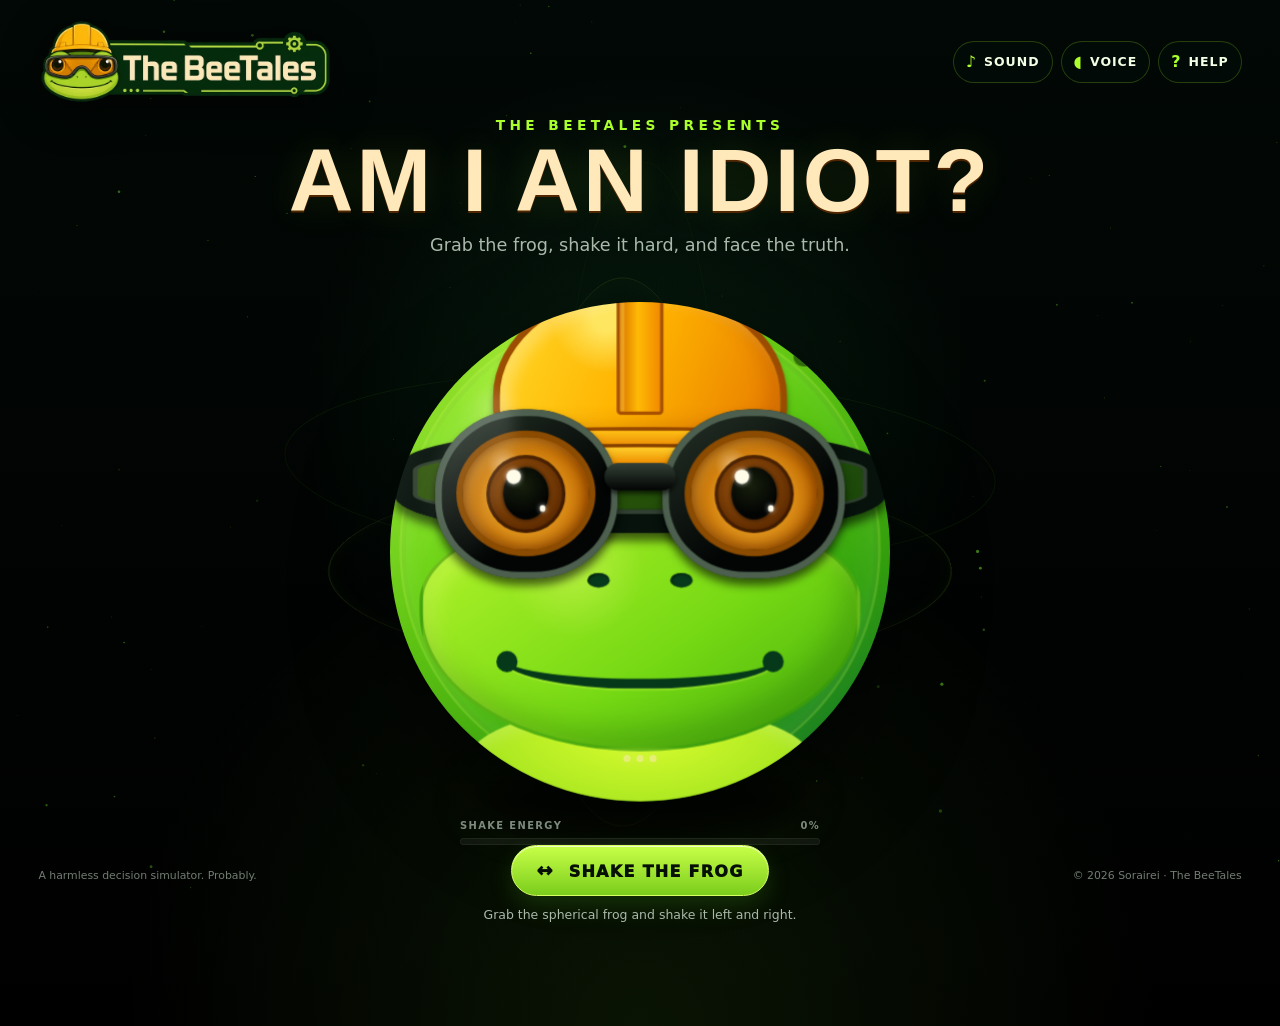
==== commit e626de50: "fixes and fixes" ====
--- a/index.html
+++ b/index.html
@@ -12,8 +12,6 @@
   <title>Am I an Idiot? — The BeeTales Frog Oracle</title>
   <link rel="icon" href="assets/icons/favicon.ico" sizes="any">
   <link rel="icon" type="image/png" href="assets/icons/favicon.png">
-  <link rel="preconnect" href="https://cdn.jsdelivr.net" crossorigin>
-  <link rel="preconnect" href="https://unpkg.com" crossorigin>
   <link rel="stylesheet" href="css/styles.css">
   <link rel="stylesheet" href="css/effects.css">
   <link rel="stylesheet" href="css/responsive.css">
@@ -25,7 +23,10 @@
 
   <header class="topbar">
     <a class="brand" href="./" aria-label="The BeeTales home">
-      <img src="assets/images/beetales-logo-v2.png" alt="The BeeTales">
+      <picture>
+        <source srcset="assets/images/beetales-logo-v2.webp" type="image/webp">
+        <img src="assets/images/beetales-logo-v2.png" width="720" height="214" alt="The BeeTales" decoding="async">
+      </picture>
     </a>
 
     <nav class="controls" aria-label="Experience controls">
--- a/css/styles.css
+++ b/css/styles.css
@@ -88,6 +88,7 @@
 
 .brand, .controls { pointer-events: auto; }
 .brand { display: inline-flex; align-items: center; }
+.brand picture { display: contents; }
 .brand img {
   display: block;
   width: clamp(190px, 23vw, 350px);
@@ -354,7 +355,7 @@
 }
 .energy-label { display: flex; justify-content: space-between; font-size: .62rem; font-weight: 900; letter-spacing: .14em; color: var(--muted); }
 .energy-track { margin-top: 7px; height: 7px; border-radius: 99px; overflow: hidden; background: rgba(255,255,255,.08); border: 1px solid rgba(255,255,255,.08); }
-.energy-fill { width: 0%; height: 100%; border-radius: inherit; background: linear-gradient(90deg, #4eab1e, var(--lime), #ffe56c); box-shadow: 0 0 14px rgba(170,255,44,.55); transition: width .08s linear; }
+.energy-fill { width: 100%; height: 100%; border-radius: inherit; background: linear-gradient(90deg, #4eab1e, var(--lime), #ffe56c); box-shadow: 0 0 14px rgba(170,255,44,.55); transform: scaleX(0); transform-origin: left center; transition: transform .06s linear; will-change: transform; }
 
 .action-panel {
   z-index: 10;
@@ -452,7 +453,7 @@
 .frog-orb.webgl-failed {
   background:
     radial-gradient(circle at 50% 50%, rgba(170,255,44,.12), transparent 62%),
-    url("../assets/images/beetales-avatar.png") center / 88% auto no-repeat,
+    url("../assets/images/beetales-avatar.webp") center / 88% auto no-repeat,
     radial-gradient(circle, #0d4d28, #00140a 72%);
   border: 2px solid rgba(170,255,44,.26);
 }
@@ -866,7 +867,6 @@
   box-shadow:
     inset 18px -22px 32px rgba(0,27,13,.33),
     inset -12px 16px 22px rgba(227,255,118,.12);
-  filter: brightness(var(--slice-brightness));
   backface-visibility: visible;
 }
 
@@ -909,7 +909,7 @@
 
 .frog-surface-rotator {
   z-index: 4;
-  transition: transform .58s cubic-bezier(.2,.78,.18,1);
+  transition: transform .48s cubic-bezier(.2,.78,.18,1);
   transform: rotateY(0deg);
   will-change: transform;
 }
@@ -958,7 +958,7 @@
 }
 
 .frog-orb.is-turning .sphere-shell {
-  animation: sphere-answer-pulse .58s ease;
+  animation: sphere-answer-pulse .48s ease;
 }
 
 @keyframes sphere-answer-pulse {
@@ -966,3 +966,34 @@
   45% { filter: brightness(1.22) saturate(1.15); }
   100% { filter: brightness(1); }
 }
+
+/* Optional diagnostics, loaded only when the URL contains ?perf=1. */
+.performance-panel {
+  position: fixed;
+  z-index: 90;
+  right: max(12px, env(safe-area-inset-right));
+  bottom: max(12px, env(safe-area-inset-bottom));
+  display: grid;
+  gap: 5px;
+  min-width: 190px;
+  padding: 12px 14px;
+  color: #eaffda;
+  border: 1px solid rgba(170,255,44,.42);
+  border-radius: 12px;
+  background: rgba(0,12,6,.92);
+  box-shadow: 0 12px 34px rgba(0,0,0,.55);
+  font: 700 11px/1.35 ui-monospace, SFMono-Regular, Consolas, monospace;
+  letter-spacing: .04em;
+}
+.performance-panel strong { color: var(--lime); letter-spacing: .14em; }
+.performance-panel span { white-space: nowrap; }
+.performance-panel button {
+  margin-top: 5px;
+  padding: 5px 8px;
+  color: var(--cream);
+  border: 1px solid rgba(170,255,44,.35);
+  border-radius: 7px;
+  background: #092315;
+  cursor: pointer;
+  font: inherit;
+}
--- a/css/effects.css
+++ b/css/effects.css
@@ -10,8 +10,8 @@
 .frog-orb.is-shaking {
   filter: drop-shadow(0 0 40px rgba(var(--theme-rgb), .3)) drop-shadow(0 36px 44px rgba(0,0,0,.68));
 }
-.frog-orb.is-settling { animation: settle .72s cubic-bezier(.2,.7,.1,1); }
-.frog-orb.is-revealed .answer-window { animation: answer-enter .72s .08s both cubic-bezier(.2,.8,.2,1); }
+.frog-orb.is-settling { animation: settle .56s cubic-bezier(.2,.7,.1,1); }
+.frog-orb.is-revealed .answer-window { animation: answer-enter .58s .05s both cubic-bezier(.2,.8,.2,1); }
 
 body[data-theme="SNARKY"] .answer-text { font-family: Inter, ui-sans-serif, sans-serif; font-weight: 900; }
 body[data-theme="SAVAGE"] .answer-text { font-family: Impact, Haettenschweiler, "Arial Narrow Bold", sans-serif; letter-spacing: .02em; }
--- a/css/responsive.css
+++ b/css/responsive.css
@@ -46,3 +46,13 @@
   .action-panel { align-content: center; }
   .status-text { max-width: 180px; }
 }
+
+/* V6 performance safeguards: preserve the visual design while reducing
+   expensive blur and shadow rasterization on smaller displays. */
+@media (max-width: 700px) {
+  .noise-layer { opacity: 0.055; }
+  .frog-orb { filter: drop-shadow(0 24px 30px rgba(0,0,0,.58)); }
+  .sphere-highlight { filter: blur(5px); }
+  .frog-shadow { filter: blur(12px); }
+  .icon-button { backdrop-filter: blur(7px); }
+}
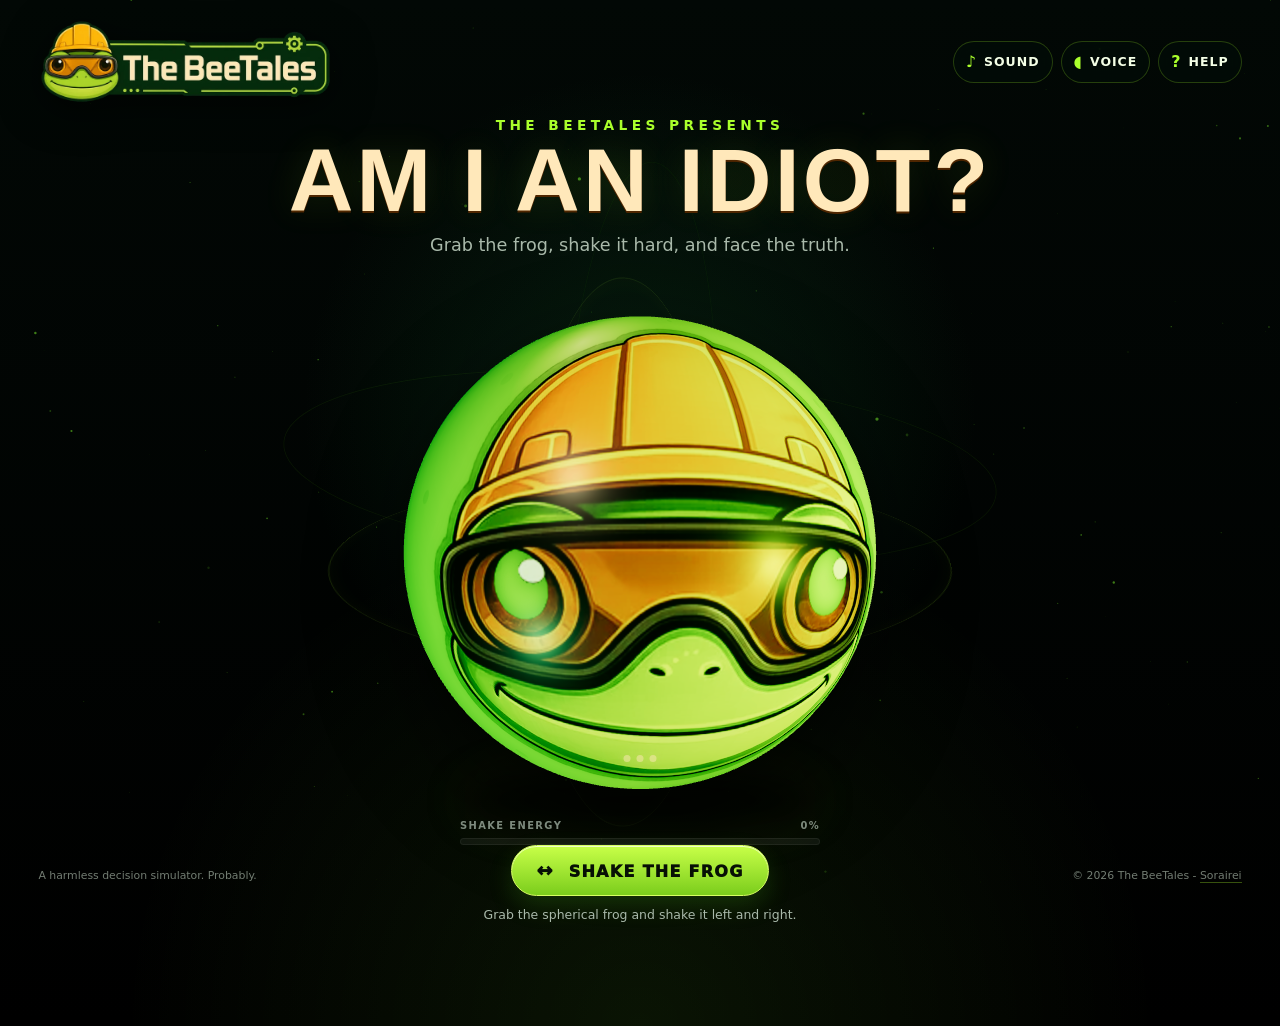
==== commit 585c7dd2: "Replaced the flat frog with a true 3D sphere and improved lighting, rotation, and texture mapping. A" ====
--- a/index.html
+++ b/index.html
@@ -15,6 +15,7 @@
   <link rel="stylesheet" href="css/styles.css">
   <link rel="stylesheet" href="css/effects.css">
   <link rel="stylesheet" href="css/responsive.css">
+  <link rel="stylesheet" href="css/sphere3d.css">
 </head>
 <body data-theme="IDLE">
   <canvas id="scene-canvas" aria-hidden="true"></canvas>
@@ -56,53 +57,7 @@
 
       <div id="frog-orb" class="frog-orb is-loading" role="button" tabindex="0"
            aria-label="Three-dimensional frog oracle. Hold and drag quickly left and right to shake, or press Enter or Space.">
-        <div id="frog-model" class="frog-model" aria-hidden="true">
-          <div id="sphere-volume" class="sphere-volume" aria-hidden="true"></div>
-          <div class="sphere-shell" aria-hidden="true"></div>
-          <div class="frog-surface-rotator">
-          <div class="frog-face frog-front">
-            <div class="frog-surface-glow"></div>
-            <div class="helmet">
-              <div class="helmet-dome"></div>
-              <div class="helmet-ridge"></div>
-              <div class="helmet-band"></div>
-              <div class="helmet-brim"></div>
-            </div>
-
-            <div class="goggle-strap"></div>
-            <div class="frog-eye frog-eye--left">
-              <div class="goggle-lens">
-                <div class="frog-iris"><div class="frog-pupil"><span class="eye-shine eye-shine--large"></span><span class="eye-shine eye-shine--small"></span></div></div>
-              </div>
-            </div>
-            <div class="frog-eye frog-eye--right">
-              <div class="goggle-lens">
-                <div class="frog-iris"><div class="frog-pupil"><span class="eye-shine eye-shine--large"></span><span class="eye-shine eye-shine--small"></span></div></div>
-              </div>
-            </div>
-            <div class="goggle-bridge"></div>
-
-            <div class="frog-muzzle">
-              <span class="nostril nostril--left"></span>
-              <span class="nostril nostril--right"></span>
-              <span class="frog-smile"></span>
-              <span class="smile-corner smile-corner--left"></span>
-              <span class="smile-corner smile-corner--right"></span>
-            </div>
-            <div class="frog-belly"></div>
-            <div class="sphere-highlight"></div>
-          </div>
-
-          <div class="frog-face frog-back">
-            <div class="back-highlight"></div>
-            <div class="oracle-socket">
-              <div class="oracle-rim"></div>
-              <div class="oracle-triangle"></div>
-            </div>
-          </div>
-          </div>
-          <div class="frog-equator"></div>
-        </div>
+        <canvas id="frog-canvas" class="frog-canvas" aria-hidden="true"></canvas>
 
         <div id="orb-loading" class="orb-loading" aria-live="polite">
           <span class="loading-orbit" aria-hidden="true"></span>
@@ -118,7 +73,7 @@
         </div>
 
         <div class="grip-hint" aria-hidden="true"><span></span><span></span><span></span></div>
-        <div class="model-label" aria-hidden="true">SPHERE 3D</div>
+        <div class="model-label" aria-hidden="true">SPHEREGEOMETRY</div>
       </div>
 
       <div class="energy-panel" aria-hidden="true">
@@ -139,7 +94,7 @@
 
   <footer class="footer">
     <span>A harmless decision simulator. Probably.</span>
-    <span>© <span id="year"></span> Sorairei · The BeeTales</span>
+    <span>© <span id="year"></span> The BeeTales - <a href="https://github.com/Sorairei" target="_blank" rel="noopener noreferrer">Sorairei</a></span>
   </footer>
 
   <div id="aria-live" class="sr-only" aria-live="polite" aria-atomic="true"></div>
@@ -154,7 +109,7 @@
         <p><strong>Desktop:</strong> hold the frog and drag rapidly left and right. Release when the meter is full.</p>
         <p><strong>Mobile:</strong> drag the frog quickly with one finger, or use the Shake button.</p>
         <p><strong>Keyboard:</strong> focus the frog and press Enter or Space.</p>
-        <p>Answers range from harmless nonsense to rare moments of actual wisdom. The frog is a browser-rendered spherical 3D object with a rotating face and answer window. The FATAL result is extremely rare and starts a cancellable joke redirect.</p>
+        <p>Answers range from harmless nonsense to rare moments of actual wisdom. The frog is a real WebGL SphereGeometry with a curved BeeTales texture, dynamic lighting, and a rotating answer window. The FATAL result is extremely rare and starts a cancellable joke redirect.</p>
       </div>
       <button class="primary-button dialog-confirm" value="close">I UNDERSTAND THE RISKS</button>
     </form>
--- a/css/sphere3d.css
+++ b/css/sphere3d.css
@@ -0,0 +1,58 @@
+/* --------------------------------------------------------------------------
+   V7 true WebGL SphereGeometry oracle
+   -------------------------------------------------------------------------- */
+.frog-canvas {
+  display: block !important;
+  position: absolute;
+  z-index: 3;
+  left: 50%;
+  top: 50%;
+  width: 112%;
+  height: 112%;
+  transform: translate(-50%, -50%);
+  border-radius: 50%;
+  pointer-events: none;
+  filter: saturate(1.08) contrast(1.02);
+}
+
+.frog-orb {
+  contain: layout paint style;
+  transform-style: preserve-3d;
+}
+
+.frog-orb.is-ready {
+  background: radial-gradient(circle, rgba(80, 216, 31, .04), transparent 69%);
+}
+
+.frog-orb.is-shaking .frog-canvas {
+  filter: saturate(1.15) contrast(1.04) drop-shadow(0 0 18px rgba(var(--theme-rgb), .25));
+}
+
+.frog-orb.is-turning .frog-canvas,
+.frog-orb.is-revealed .frog-canvas {
+  filter: saturate(1.08) contrast(1.04) drop-shadow(0 0 22px rgba(var(--theme-rgb), .28));
+}
+
+.frog-model,
+.sphere-volume,
+.sphere-shell,
+.frog-surface-rotator,
+.frog-equator {
+  display: none !important;
+}
+
+.footer a {
+  color: inherit;
+  text-decoration: none;
+  border-bottom: 1px solid rgba(170,255,44,.32);
+  transition: color .2s ease, border-color .2s ease;
+}
+.footer a:hover,
+.footer a:focus-visible {
+  color: var(--lime);
+  border-color: var(--lime);
+}
+
+/* The implementation badge was useful during development, but it should not
+   overlap the final artwork on desktop or mobile. */
+.model-label { display: none !important; }
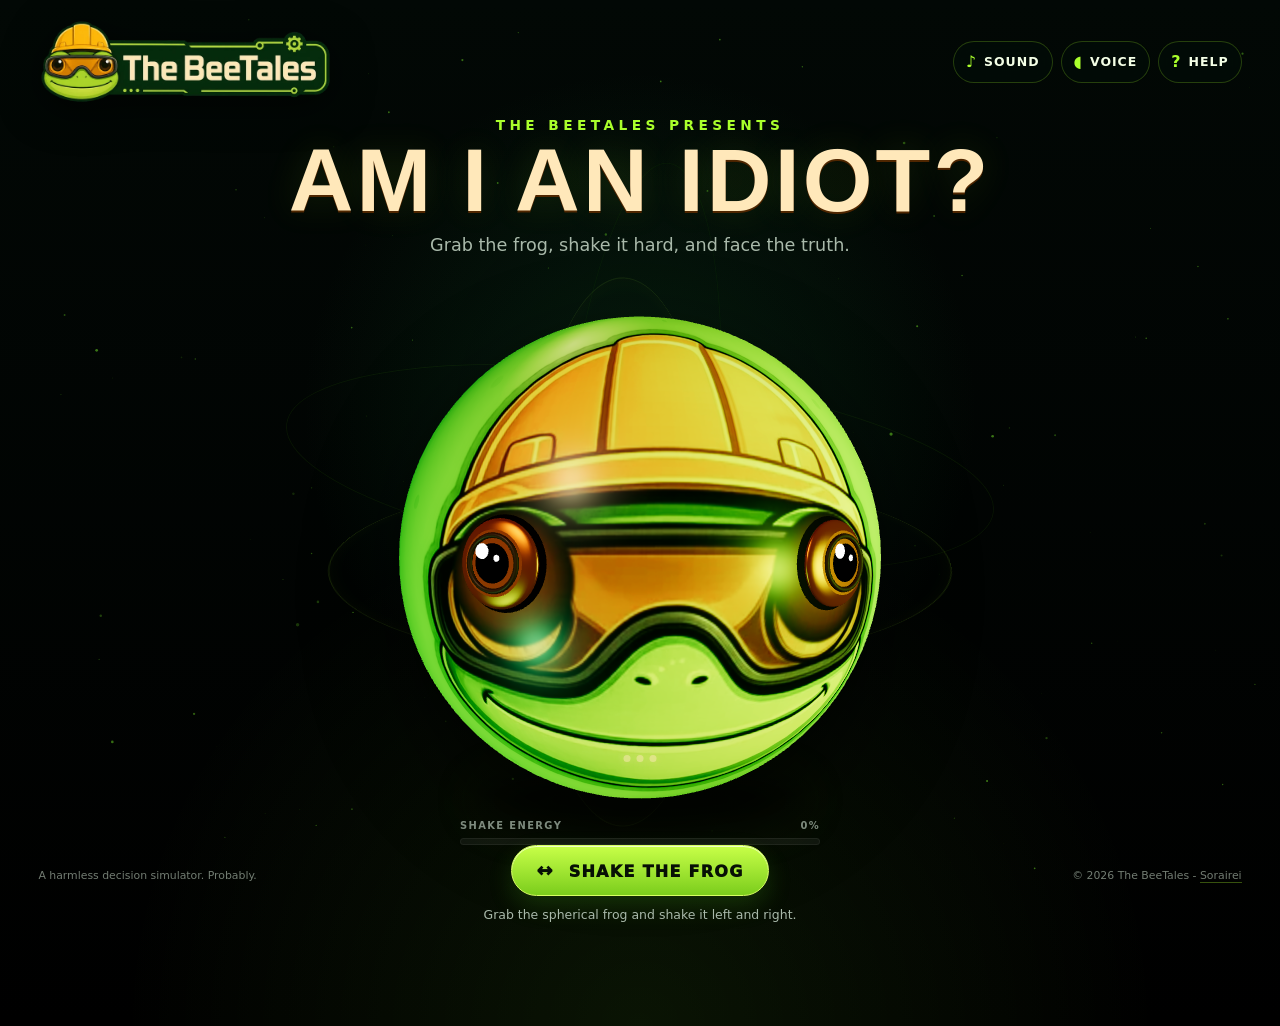
==== commit 2e174e92: "Add animated 3D eyes and frog personality Restored interactive eyes with cursor tracking, blinking, " ====
--- a/index.html
+++ b/index.html
@@ -109,7 +109,7 @@
         <p><strong>Desktop:</strong> hold the frog and drag rapidly left and right. Release when the meter is full.</p>
         <p><strong>Mobile:</strong> drag the frog quickly with one finger, or use the Shake button.</p>
         <p><strong>Keyboard:</strong> focus the frog and press Enter or Space.</p>
-        <p>Answers range from harmless nonsense to rare moments of actual wisdom. The frog is a real WebGL SphereGeometry with a curved BeeTales texture, dynamic lighting, and a rotating answer window. The FATAL result is extremely rare and starts a cancellable joke redirect.</p>
+        <p>Answers range from harmless nonsense to rare moments of actual wisdom. The frog is a real WebGL SphereGeometry with a curved BeeTales texture, independent animated 3D eyes, pointer tracking, blinking, expressive reactions, dynamic lighting, and a rotating answer window. The FATAL result is extremely rare and starts a cancellable joke redirect.</p>
       </div>
       <button class="primary-button dialog-confirm" value="close">I UNDERSTAND THE RISKS</button>
     </form>
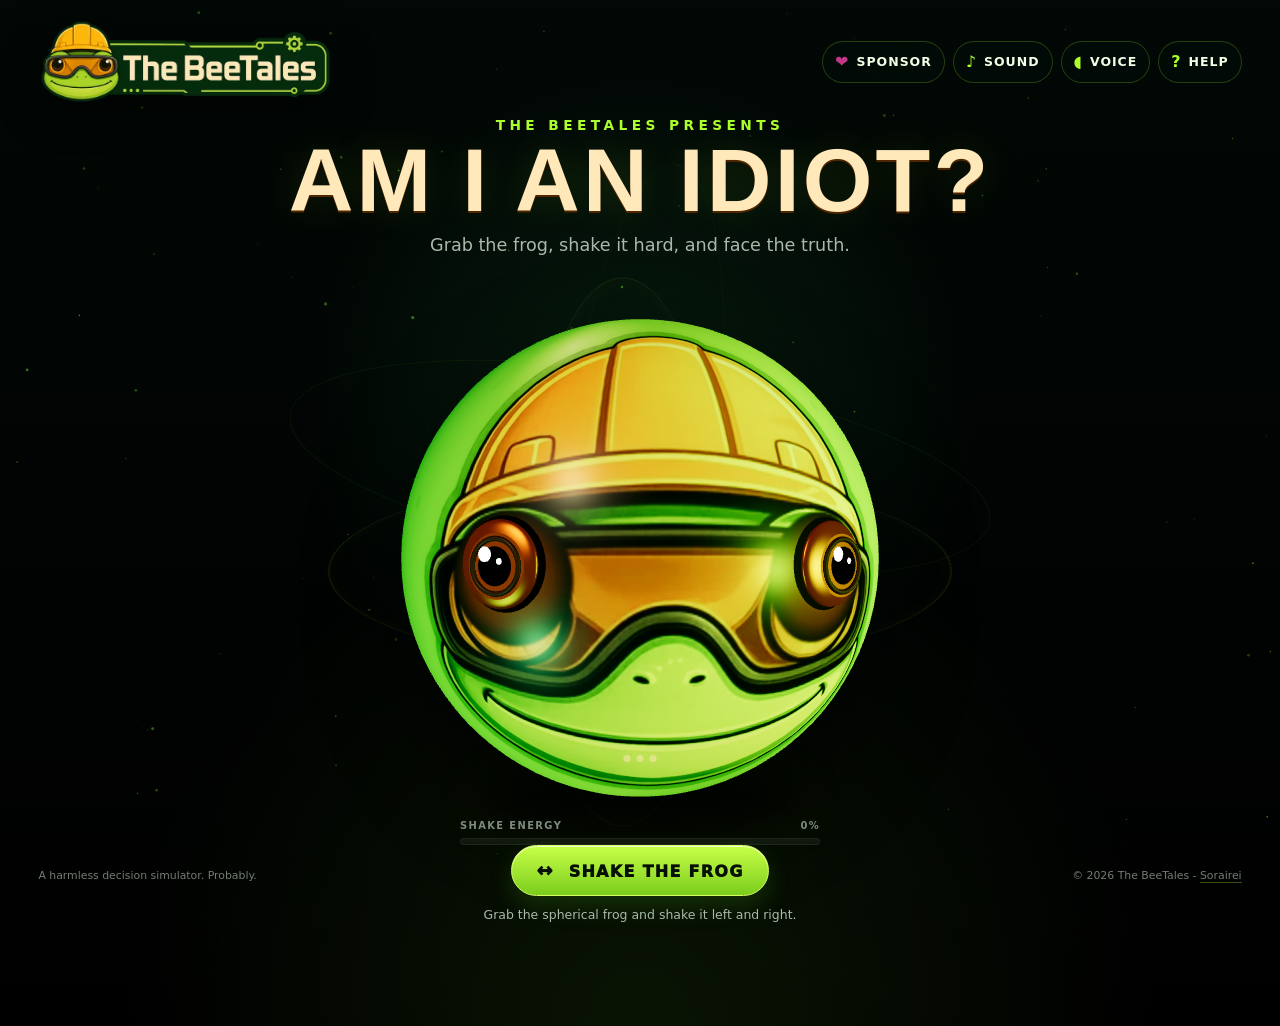
==== commit 2f3c70b0: "feat: add GitHub sponsor button to navigation controls - Added a new sponsor button link to the topb" ====
--- a/index.html
+++ b/index.html
@@ -31,6 +31,9 @@
     </a>
 
     <nav class="controls" aria-label="Experience controls">
+      <a href="https://github.com/sponsors/Sorairei" target="_blank" rel="noopener noreferrer" class="icon-button sponsor-button" aria-label="Sponsor project">
+        <span aria-hidden="true">❤</span><span class="control-label">Sponsor</span>
+      </a>
       <button id="sound-toggle" class="icon-button" type="button" aria-pressed="true" aria-label="Mute sound">
         <span aria-hidden="true">♪</span><span class="control-label">Sound</span>
       </button>
--- a/css/styles.css
+++ b/css/styles.css
@@ -114,6 +114,9 @@
 .icon-button:hover { transform: translateY(-2px); border-color: rgba(170,255,44,.65); background: rgba(8, 37, 18, .9); }
 .icon-button[aria-pressed="false"] { opacity: .52; }
 .icon-button > span:first-child { font-weight: 900; color: var(--lime); }
+.sponsor-button { text-decoration: none; }
+.sponsor-button > span:first-child { color: #bf3989; }
+.sponsor-button:hover { border-color: rgba(191,57,137,.65); }
 .control-label { font-size: .78rem; font-weight: 800; text-transform: uppercase; letter-spacing: .08em; }
 
 .experience {
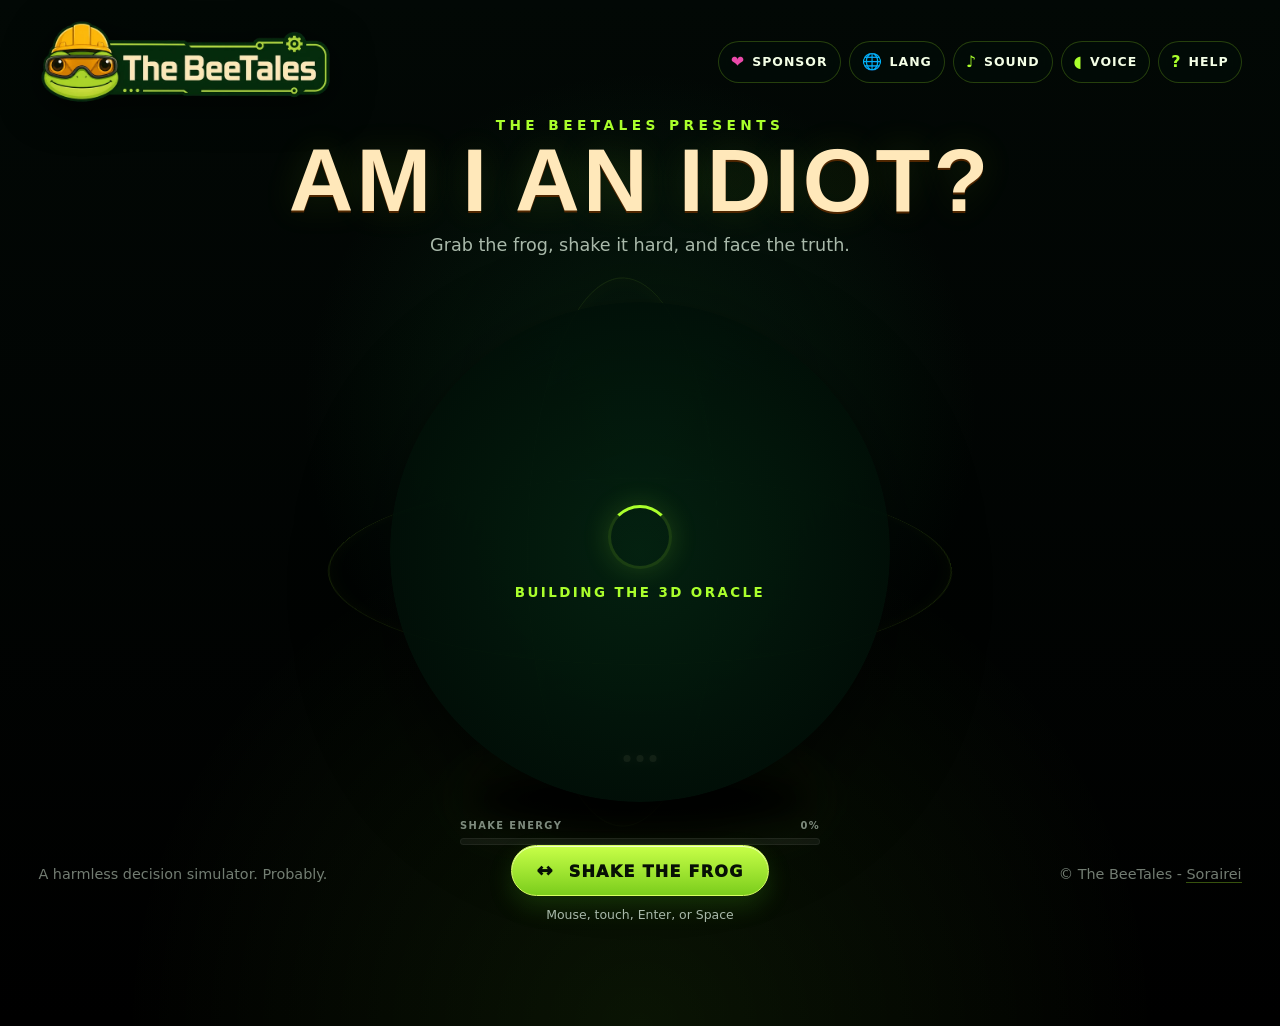
==== commit c75f29dd: "feat: implement multi-language support (EN, ES, PT, PL) - Added `js/i18n.js` to manage language dete" ====
--- a/index.html
+++ b/index.html
@@ -32,16 +32,19 @@
 
     <nav class="controls" aria-label="Experience controls">
       <a href="https://github.com/sponsors/Sorairei" target="_blank" rel="noopener noreferrer" class="icon-button sponsor-button" aria-label="Sponsor project">
-        <span aria-hidden="true">❤</span><span class="control-label">Sponsor</span>
+        <span aria-hidden="true">❤</span><span class="control-label" data-i18n-span="nav-sponsor">Sponsor</span>
       </a>
+      <button id="lang-button" class="icon-button" type="button" aria-label="Select language">
+        <span aria-hidden="true">🌐</span><span class="control-label" data-i18n-span="nav-lang">Lang</span>
+      </button>
       <button id="sound-toggle" class="icon-button" type="button" aria-pressed="true" aria-label="Mute sound">
-        <span aria-hidden="true">♪</span><span class="control-label">Sound</span>
+        <span aria-hidden="true">♪</span><span class="control-label" data-i18n-span="nav-sound">Sound</span>
       </button>
       <button id="voice-toggle" class="icon-button" type="button" aria-pressed="true" aria-label="Disable voice">
-        <span aria-hidden="true">◖</span><span class="control-label">Voice</span>
+        <span aria-hidden="true">◖</span><span class="control-label" data-i18n-span="nav-voice">Voice</span>
       </button>
       <button id="help-button" class="icon-button" type="button" aria-label="Open instructions">
-        <span aria-hidden="true">?</span><span class="control-label">Help</span>
+        <span aria-hidden="true">?</span><span class="control-label" data-i18n-span="nav-help">Help</span>
       </button>
     </nav>
   </header>
@@ -49,8 +52,8 @@
   <main class="experience" id="experience">
     <section class="intro" aria-labelledby="page-title">
       <p class="eyebrow">THE BEETALES PRESENTS</p>
-      <h1 id="page-title">AM I AN IDIOT?</h1>
-      <p id="instruction" class="instruction">Grab the frog, shake it hard, and face the truth.</p>
+      <h1 id="page-title" data-i18n="page-title">AM I AN IDIOT?</h1>
+      <p id="instruction" class="instruction" data-i18n="instruction">Grab the frog, shake it hard, and face the truth.</p>
     </section>
 
     <section id="frog-stage" class="frog-stage" aria-label="Interactive frog oracle">
@@ -64,14 +67,14 @@
 
         <div id="orb-loading" class="orb-loading" aria-live="polite">
           <span class="loading-orbit" aria-hidden="true"></span>
-          <strong>BUILDING THE 3D ORACLE</strong>
+          <strong data-i18n="loading">BUILDING THE 3D ORACLE</strong>
         </div>
 
         <div id="answer-overlay" class="answer-overlay" aria-hidden="true">
           <div id="answer-window" class="answer-window">
             <div class="answer-triangle" aria-hidden="true"></div>
-            <p id="answer-category" class="answer-category">THE FROG SAYS</p>
-            <p id="answer-text" class="answer-text">Shake to reveal your verdict.</p>
+            <p id="answer-category" class="answer-category" data-i18n="answer-category-initial">THE FROG SAYS</p>
+            <p id="answer-text" class="answer-text" data-i18n="answer-text-initial">Shake to reveal your verdict.</p>
           </div>
         </div>
 
@@ -80,23 +83,23 @@
       </div>
 
       <div class="energy-panel" aria-hidden="true">
-        <div class="energy-label"><span>SHAKE ENERGY</span><span id="energy-value">0%</span></div>
+        <div class="energy-label"><span data-i18n="energy-label">SHAKE ENERGY</span><span id="energy-value">0%</span></div>
         <div class="energy-track"><div id="energy-fill" class="energy-fill"></div></div>
       </div>
     </section>
 
     <section class="action-panel" aria-label="Oracle actions">
-      <button id="shake-button" class="primary-button" type="button">
+      <button id="shake-button" class="primary-button" type="button" data-i18n="shake-button">
         <span class="button-icon" aria-hidden="true">↔</span>
         SHAKE THE FROG
       </button>
-      <button id="again-button" class="secondary-button" type="button" hidden>ASK AGAIN</button>
-      <p id="status-text" class="status-text">Mouse, touch, Enter, or Space</p>
+      <button id="again-button" class="secondary-button" type="button" hidden data-i18n="again-button">ASK AGAIN</button>
+      <p id="status-text" class="status-text" data-i18n="status-text">Mouse, touch, Enter, or Space</p>
     </section>
   </main>
 
   <footer class="footer">
-    <span>A harmless decision simulator. Probably.</span>
+    <span data-i18n="footer-text">A harmless decision simulator. Probably.</span>
     <span>© <span id="year"></span> The BeeTales - <a href="https://github.com/Sorairei" target="_blank" rel="noopener noreferrer">Sorairei</a></span>
   </footer>
 
@@ -105,27 +108,42 @@
   <dialog id="help-dialog" class="help-dialog">
     <form method="dialog">
       <div class="dialog-header">
-        <h2>How to consult the frog</h2>
+        <h2 data-i18n="help-title">How to consult the frog</h2>
         <button class="dialog-close" value="close" aria-label="Close instructions">×</button>
       </div>
       <div class="dialog-content">
-        <p><strong>Desktop:</strong> hold the frog and drag rapidly left and right. Release when the meter is full.</p>
-        <p><strong>Mobile:</strong> drag the frog quickly with one finger, or use the Shake button.</p>
-        <p><strong>Keyboard:</strong> focus the frog and press Enter or Space.</p>
-        <p>Answers range from harmless nonsense to rare moments of actual wisdom. The frog is a real WebGL SphereGeometry with a curved BeeTales texture, independent animated 3D eyes, pointer tracking, blinking, expressive reactions, dynamic lighting, and a rotating answer window. The FATAL result is extremely rare and starts a cancellable joke redirect.</p>
+        <p data-i18n="help-desktop"><strong>Desktop:</strong> hold the frog and drag rapidly left and right. Release when the meter is full.</p>
+        <p data-i18n="help-mobile"><strong>Mobile:</strong> drag the frog quickly with one finger, or use the Shake button.</p>
+        <p data-i18n="help-keyboard"><strong>Keyboard:</strong> focus the frog and press Enter or Space.</p>
+        <p data-i18n="help-desc">Answers range from harmless nonsense to rare moments of actual wisdom. The frog is a real WebGL SphereGeometry with a curved BeeTales texture, independent animated 3D eyes, pointer tracking, blinking, expressive reactions, dynamic lighting, and a rotating answer window. The FATAL result is extremely rare and starts a cancellable joke redirect.</p>
       </div>
-      <button class="primary-button dialog-confirm" value="close">I UNDERSTAND THE RISKS</button>
+      <button class="primary-button dialog-confirm" value="close" data-i18n="help-confirm">I UNDERSTAND THE RISKS</button>
+    </form>
+  </dialog>
+
+  <dialog id="lang-dialog" class="help-dialog">
+    <form method="dialog">
+      <div class="dialog-header">
+        <h2 data-i18n="lang-title">Select Language</h2>
+        <button class="dialog-close" value="close" aria-label="Close instructions">×</button>
+      </div>
+      <div class="dialog-content lang-options">
+        <button class="secondary-button lang-option" data-lang="en" value="close">English</button>
+        <button class="secondary-button lang-option" data-lang="es" value="close">Español</button>
+        <button class="secondary-button lang-option" data-lang="pt" value="close">Português</button>
+        <button class="secondary-button lang-option" data-lang="pl" value="close">Polski</button>
+      </div>
     </form>
   </dialog>
 
   <section id="fatal-screen" class="fatal-screen" aria-hidden="true">
     <div class="fatal-vignette"></div>
     <div class="fatal-content">
-      <p class="fatal-code">FATAL ERROR</p>
-      <h2 id="fatal-message">The frog has reached a final conclusion.</h2>
-      <p class="fatal-eliminated">YOU HAVE BEEN ELIMINATED BY THE FROG.</p>
-      <p id="fatal-countdown" class="fatal-countdown">Relocating in 3...</p>
-      <button id="fatal-escape" class="fatal-escape" type="button">ESCAPE THIS TERRIBLE FATE</button>
+      <p class="fatal-code" data-i18n="fatal-code">FATAL ERROR</p>
+      <h2 id="fatal-message" data-i18n="fatal-message">The frog has reached a final conclusion.</h2>
+      <p class="fatal-eliminated" data-i18n="fatal-eliminated">YOU HAVE BEEN ELIMINATED BY THE FROG.</p>
+      <p id="fatal-countdown" class="fatal-countdown" data-i18n="fatal-countdown">Relocating in 3...</p>
+      <button id="fatal-escape" class="fatal-escape" type="button" data-i18n="fatal-escape">ESCAPE THIS TERRIBLE FATE</button>
     </div>
   </section>
 
--- a/css/styles.css
+++ b/css/styles.css
@@ -115,8 +115,8 @@
 .icon-button[aria-pressed="false"] { opacity: .52; }
 .icon-button > span:first-child { font-weight: 900; color: var(--lime); }
 .sponsor-button { text-decoration: none; }
-.sponsor-button > span:first-child { color: #bf3989; }
-.sponsor-button:hover { border-color: rgba(191,57,137,.65); }
+.sponsor-button > span:first-child { color: #ea4aaa; }
+.sponsor-button:hover { border-color: rgba(234,74,170,.65); }
 .control-label { font-size: .78rem; font-weight: 800; text-transform: uppercase; letter-spacing: .08em; }
 
 .experience {
@@ -276,6 +276,7 @@
   font-weight: 950;
   letter-spacing: .17em;
   color: rgb(var(--theme-rgb));
+  text-shadow: 0 1px 4px #000, 0 0 8px #000, 0 0 12px rgba(0,0,0,0.8);
 }
 .answer-text {
   margin: 0;
@@ -400,8 +401,17 @@
   justify-content: space-between;
   padding: 10px clamp(18px, 3vw, 44px) var(--safe-bottom);
   color: rgba(208,225,208,.55);
-  font-size: .68rem;
+  font-size: clamp(0.75rem, 1.2vw, 0.9rem);
   pointer-events: none;
+}
+.footer a {
+  color: inherit;
+  pointer-events: auto;
+  text-decoration: underline;
+  text-underline-offset: 2px;
+}
+.footer a:hover {
+  color: var(--text);
 }
 
 .help-dialog {
@@ -421,6 +431,8 @@
 .dialog-content { margin: 20px 0; color: #c9d7c9; line-height: 1.55; }
 .dialog-content p { margin: 10px 0; }
 .dialog-confirm { width: 100%; }
+.lang-options { display: flex; flex-direction: column; gap: 12px; }
+.lang-option { width: 100%; }
 
 .sr-only {
   position: absolute !important;
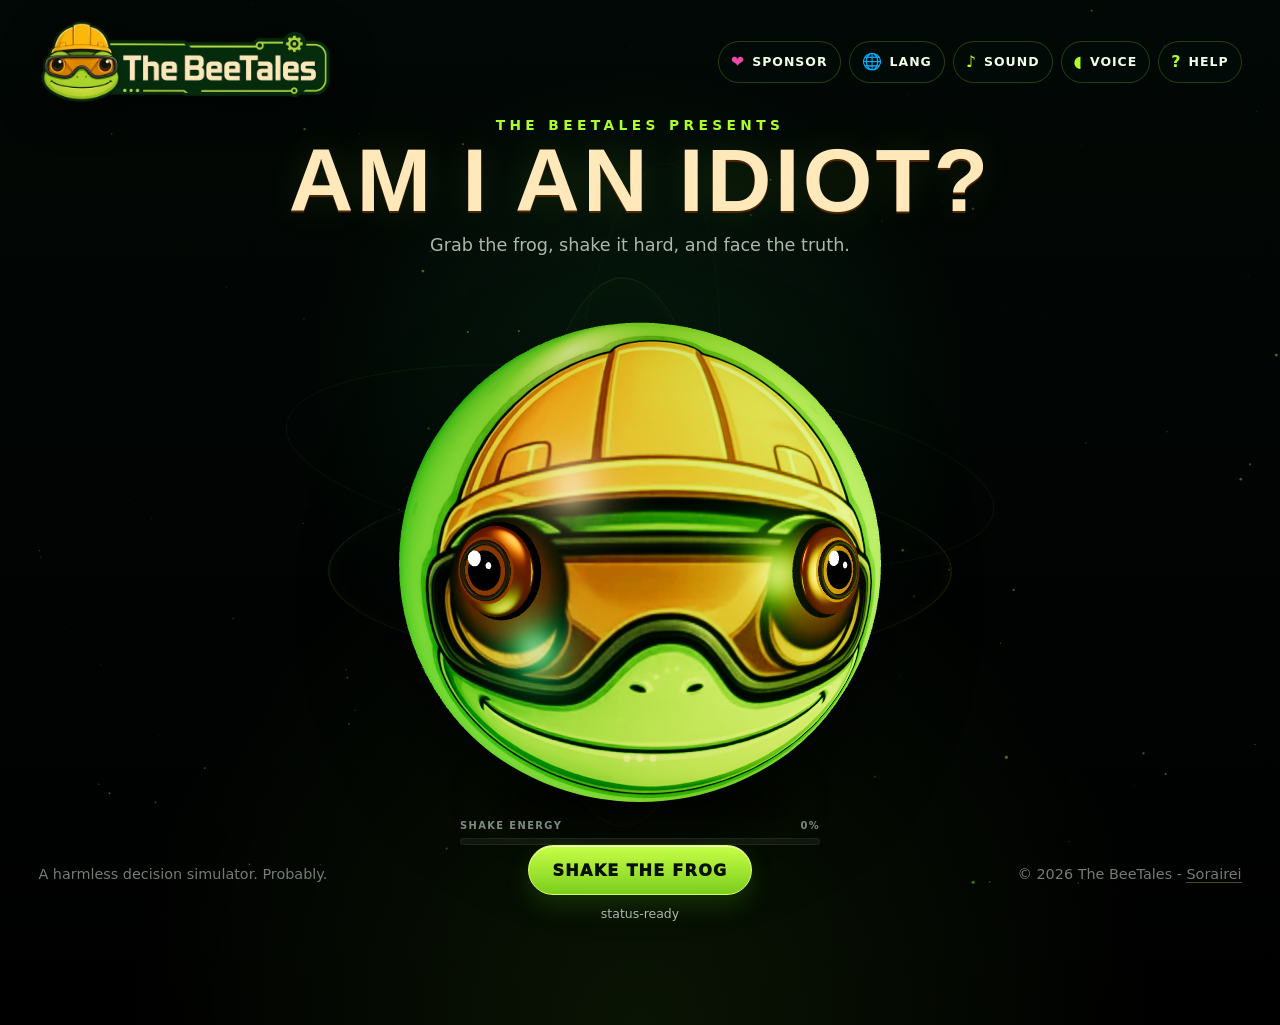
==== commit 57860d7f: "fix: resolve runtime crash by exporting missing storage functions - Exported `getString` and `setStr" ====
--- a/index.html
+++ b/index.html
@@ -32,19 +32,19 @@
 
     <nav class="controls" aria-label="Experience controls">
       <a href="https://github.com/sponsors/Sorairei" target="_blank" rel="noopener noreferrer" class="icon-button sponsor-button" aria-label="Sponsor project">
-        <span aria-hidden="true">❤</span><span class="control-label" data-i18n-span="nav-sponsor">Sponsor</span>
+        <span aria-hidden="true">❤</span><span class="control-label" data-i18n="nav-sponsor">Sponsor</span>
       </a>
       <button id="lang-button" class="icon-button" type="button" aria-label="Select language">
-        <span aria-hidden="true">🌐</span><span class="control-label" data-i18n-span="nav-lang">Lang</span>
+        <span aria-hidden="true">🌐</span><span class="control-label" data-i18n="nav-lang">Lang</span>
       </button>
       <button id="sound-toggle" class="icon-button" type="button" aria-pressed="true" aria-label="Mute sound">
-        <span aria-hidden="true">♪</span><span class="control-label" data-i18n-span="nav-sound">Sound</span>
+        <span aria-hidden="true">♪</span><span class="control-label" data-i18n="nav-sound">Sound</span>
       </button>
       <button id="voice-toggle" class="icon-button" type="button" aria-pressed="true" aria-label="Disable voice">
-        <span aria-hidden="true">◖</span><span class="control-label" data-i18n-span="nav-voice">Voice</span>
+        <span aria-hidden="true">◖</span><span class="control-label" data-i18n="nav-voice">Voice</span>
       </button>
       <button id="help-button" class="icon-button" type="button" aria-label="Open instructions">
-        <span aria-hidden="true">?</span><span class="control-label" data-i18n-span="nav-help">Help</span>
+        <span aria-hidden="true">?</span><span class="control-label" data-i18n="nav-help">Help</span>
       </button>
     </nav>
   </header>
